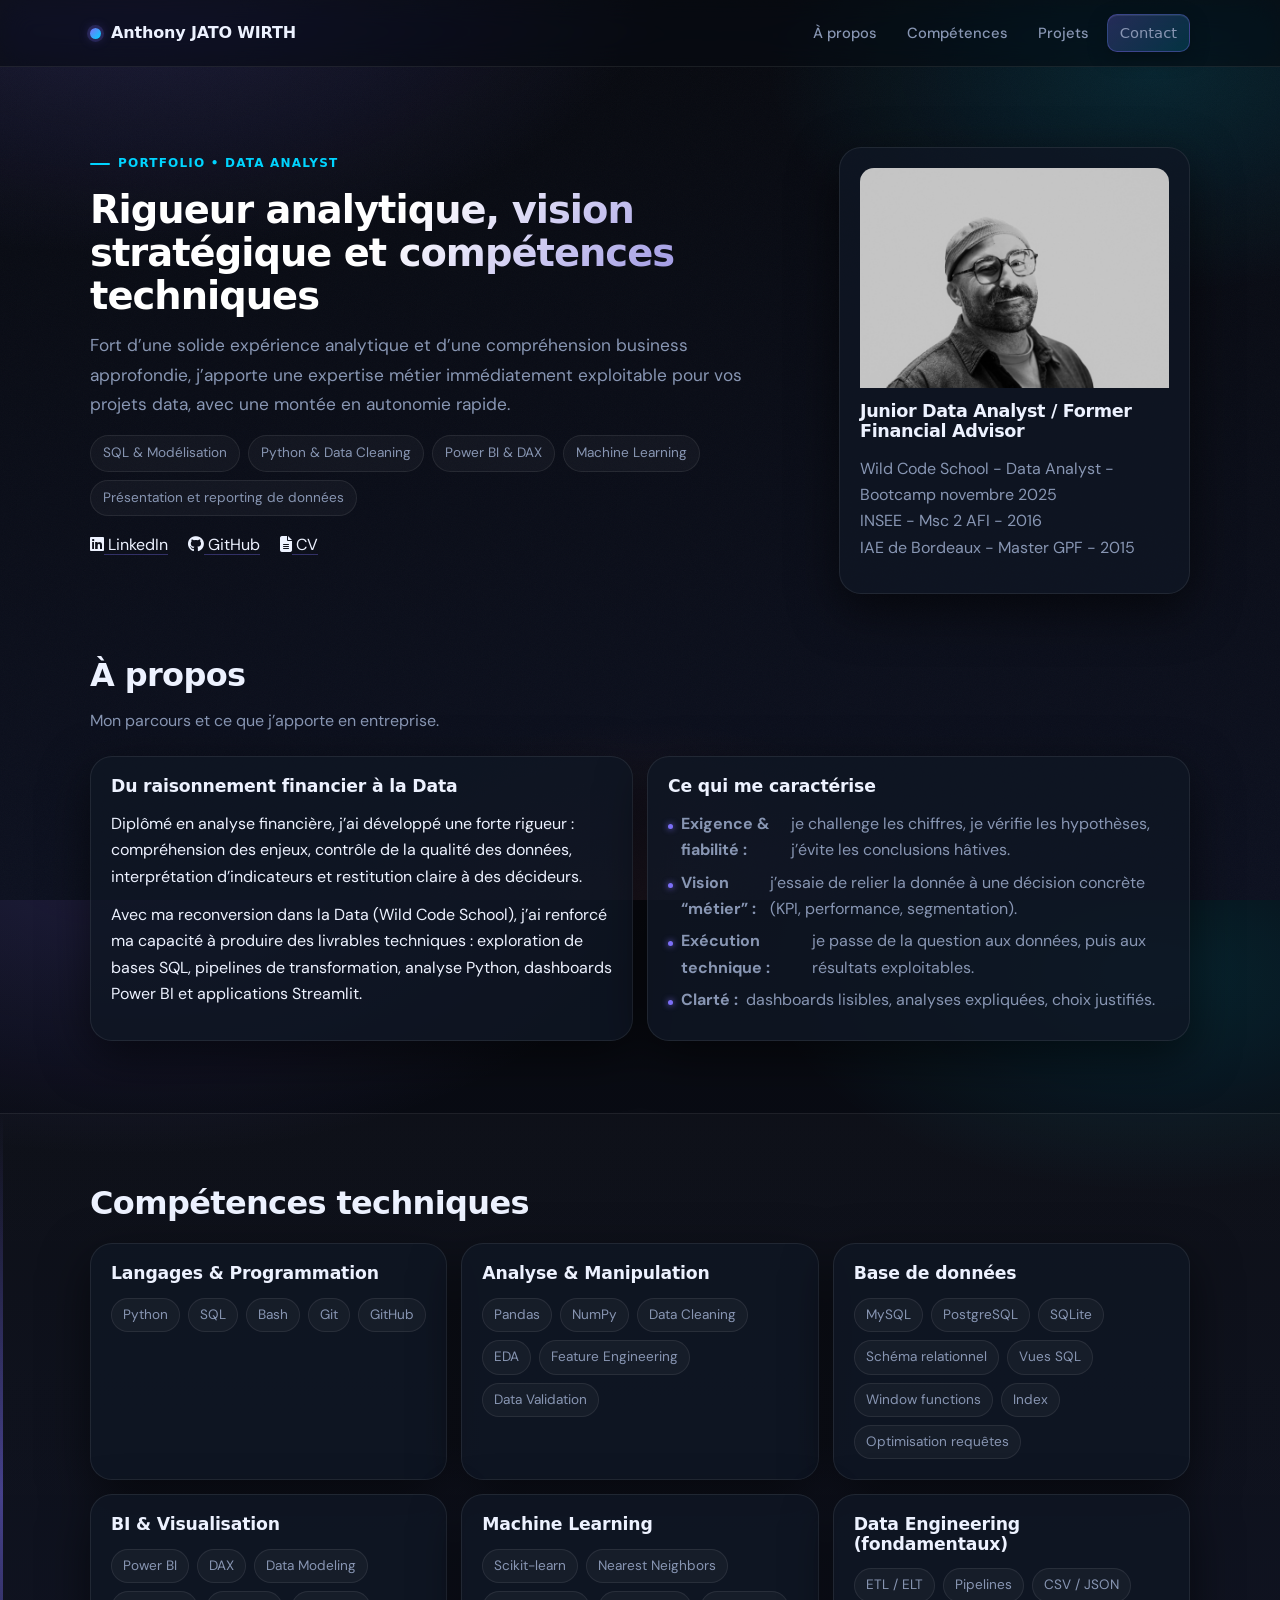
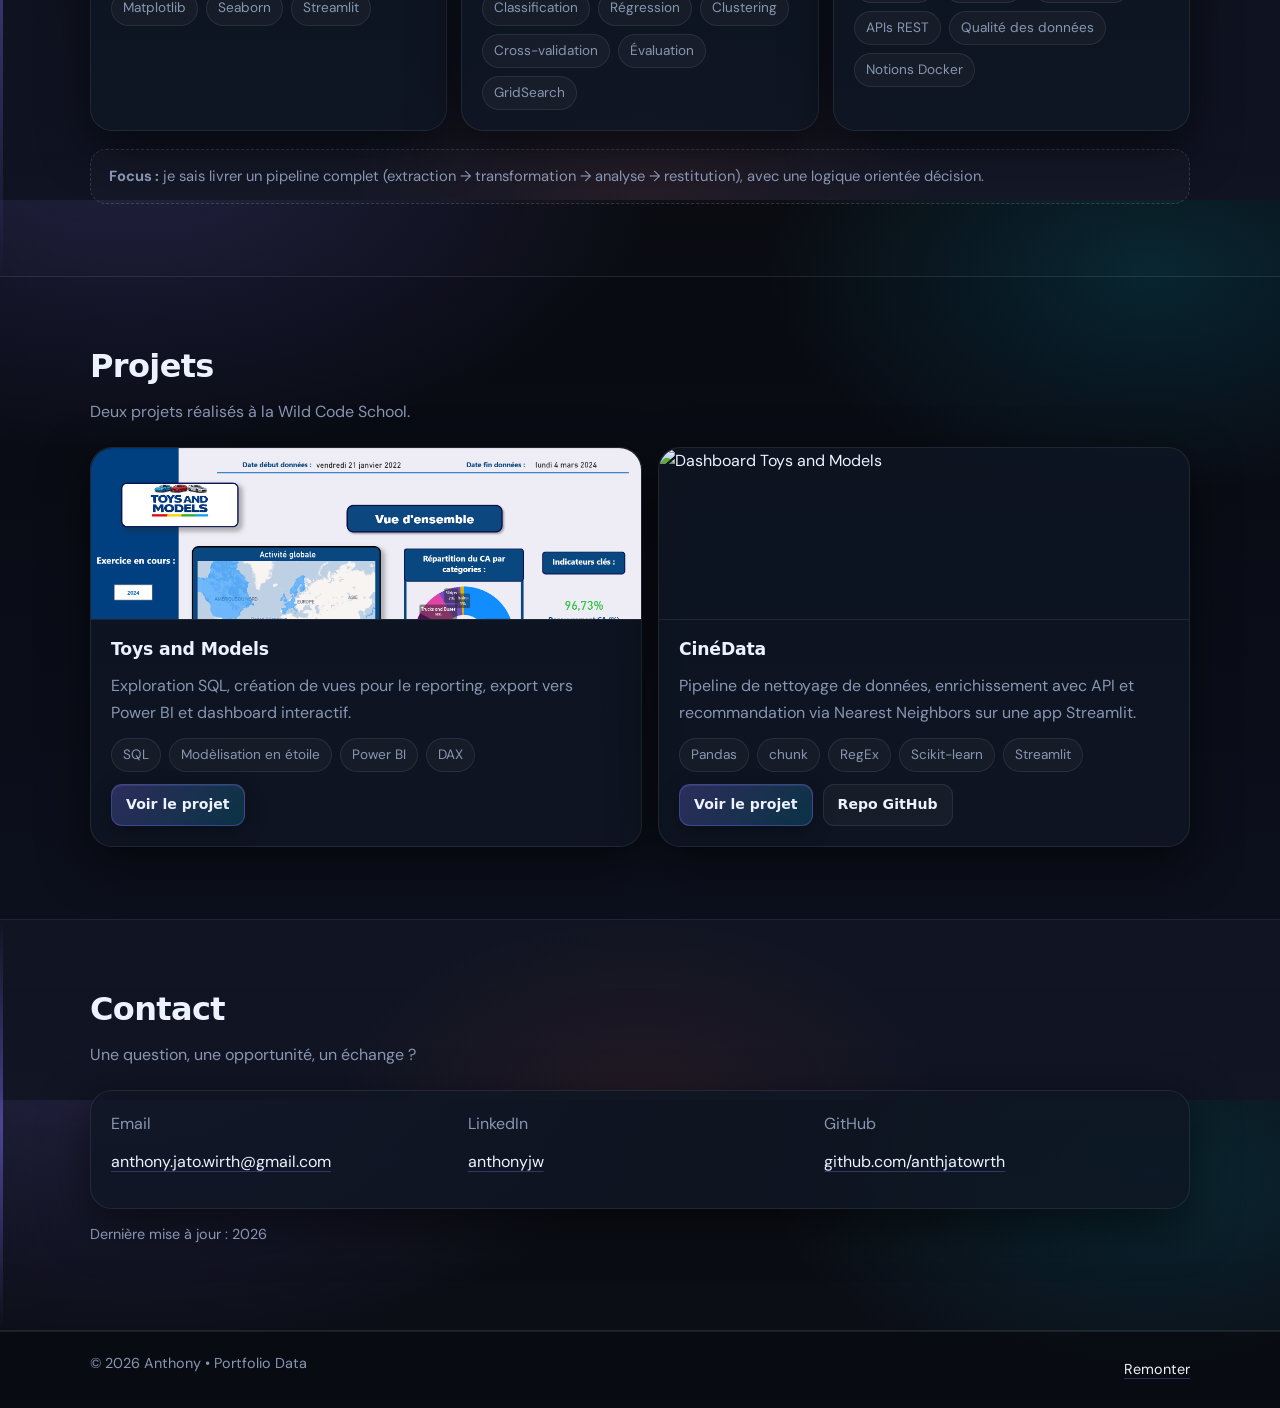
==== index.html @ 0e695ca2 "update everything" ====
<!doctype html>
<html lang="fr">
<head>
  <meta charset="utf-8" />
  <meta name="viewport" content="width=device-width, initial-scale=1" />
  <title>Anthony — Data Analyst</title>
  <meta name="description" content="Portfolio Data Analyst — SQL, Python, Power BI, Machine Learning, Streamlit" />
  <link rel="stylesheet" href="styles.css" />
  <link rel="stylesheet" 
  <link rel="stylesheet" 
  href="https://cdnjs.cloudflare.com/ajax/libs/font-awesome/6.5.0/css/all.min.css">
</head>

<body>
  <header class="site-header">
    <div class="container header-inner">
      <a class="brand" href="index.html">
        <span class="brand-dot" aria-hidden="true"></span>
        <span class="brand-text">Anthony JATO WIRTH</span>
      </a>

      <nav class="nav">
        <a href="#about">À propos</a>
        <a href="#skills">Compétences</a>
        <a href="#projects">Projets</a>
        <a class="btn btn-sm" href="#contact">Contact</a>
      </nav>
    </div>
  </header>

  <main>
    <!-- HERO -->
    <section class="hero">
      <div class="container hero-grid">
        <div class="hero-content">
          <p class="kicker">Portfolio • Data Analyst</p>
          <h1>Rigueur analytique, vision stratégique et compétences techniques</h1>
          <p class="lead">
          Fort d’une solide expérience analytique et d’une compréhension business approfondie, j’apporte une expertise métier immédiatement exploitable pour vos projets data, avec une montée en autonomie rapide.
            
          </p>

          <div class="chips" aria-label="Points forts">
            <span class="chip">SQL & Modélisation</span>
            <span class="chip">Python & Data Cleaning</span>
            <span class="chip">Power BI & DAX</span>
            <span class="chip">Machine Learning</span>
            <span class="chip">Présentation et reporting de données</span>
          </div>

          <div class="links-row">

            <a class="link" href="https://www.linkedin.com/in/anthonyjw" target="_blank" rel="noopener">
              <i class="fa-brands fa-linkedin"></i>
              <span>LinkedIn</span>
            </a>

            <a class="link" href="https://github.com/anthjatowrth" target="_blank" rel="noopener">
              <i class="fa-brands fa-github"></i>
              <span>GitHub</span>
            </a>

            <a class="link" href="assets/cv.pdf" target="_blank" rel="noopener">
              <i class="fa-solid fa-file-lines"></i>
              <span>CV</span>
            </a>
          </div>
        </div>

        <aside class="hero-card card">
          <div class="card-body">
            <img src="assets/profile.png" 
                alt="Photo de profil"
                style="width:100%; height:220px; object-fit:cover; object-position:center top; display:block; border-radius:14px 14px 0 0; margin-bottom:14px;">
            <h2 class="card-title">Junior Data Analyst / Former Financial Advisor </h2>
            <p class="muted">
              Wild Code School - Data Analyst - Bootcamp novembre 2025<br>
              INSEE - Msc 2 AFI - 2016<br>
              IAE de Bordeaux - Master GPF - 2015
            </p>
            <p class="small muted">
            </p>
          </div>
        </aside>
      </div>
    </section>

    <!-- ABOUT -->
    <section id="about" class="section">
      <div class="container">
        <div class="section-title">
          <h2>À propos</h2>
          <p class="muted">Mon parcours et ce que j’apporte en entreprise.</p>
        </div>

        <div class="grid-2">
          <div class="card">
            <div class="card-body">
              <h3>Du raisonnement financier à la Data</h3>
              <p>
                Diplômé en analyse financière, j’ai développé une forte rigueur : compréhension des enjeux,
                contrôle de la qualité des données, interprétation d’indicateurs et restitution claire à des décideurs.
              </p>
              <p>
                Avec ma reconversion dans la Data (Wild Code School), j’ai renforcé ma capacité à produire
                des livrables techniques : exploration de bases SQL, pipelines de transformation, analyse Python,
                dashboards Power BI et applications Streamlit.
              </p>
            </div>
          </div>

          <div class="card">
            <div class="card-body">
              <h3>Ce qui me caractérise</h3>
              <ul class="bullets">
                <li><strong>Exigence & fiabilité :</strong> je challenge les chiffres, je vérifie les hypothèses, j’évite les conclusions hâtives.</li>
                <li><strong>Vision “métier” :</strong> j’essaie de relier la donnée à une décision concrète (KPI, performance, segmentation).</li>
                <li><strong>Exécution technique :</strong> je passe de la question aux données, puis aux résultats exploitables.</li>
                <li><strong>Clarté :</strong> dashboards lisibles, analyses expliquées, choix justifiés.</li>
              </ul>
            </div>
          </div>
        </div>
      </div>
    </section>

    <!-- SKILLS -->
    <section id="skills" class="section alt">
      <div class="container">
        <div class="section-title">
          <h2>Compétences techniques</h2>
        </div>

        <div class="skills-grid">
          <div class="card">
            <div class="card-body">
              <h3>Langages & Programmation</h3>
              <div class="tags">
                <span class="tag">Python</span>
                <span class="tag">SQL</span>
                <span class="tag">Bash</span>
                <span class="tag">Git</span>
                <span class="tag">GitHub</span>
              </div>
            </div>
          </div>

          <div class="card">
            <div class="card-body">
              <h3>Analyse & Manipulation</h3>
              <div class="tags">
                <span class="tag">Pandas</span>
                <span class="tag">NumPy</span>
                <span class="tag">Data Cleaning</span>
                <span class="tag">EDA</span>
                <span class="tag">Feature Engineering</span>
                <span class="tag">Data Validation</span>
              </div>
            </div>
          </div>

          <div class="card">
            <div class="card-body">
              <h3>Base de données</h3>
              <div class="tags">
                <span class="tag">MySQL</span>
                <span class="tag">PostgreSQL</span>
                <span class="tag">SQLite</span>
                <span class="tag">Schéma relationnel</span>
                <span class="tag">Vues SQL</span>
                <span class="tag">Window functions</span>
                <span class="tag">Index</span>
                <span class="tag">Optimisation requêtes</span>
              </div>
            </div>
          </div>

          <div class="card">
            <div class="card-body">
              <h3>BI & Visualisation</h3>
              <div class="tags">
                <span class="tag">Power BI</span>
                <span class="tag">DAX</span>
                <span class="tag">Data Modeling</span>
                <span class="tag">Matplotlib</span>
                <span class="tag">Seaborn</span>
                <span class="tag">Streamlit</span>
              </div>
            </div>
          </div>

          <div class="card">
            <div class="card-body">
              <h3>Machine Learning</h3>
              <div class="tags">
                <span class="tag">Scikit-learn</span>
                <span class="tag">Nearest Neighbors</span>
                <span class="tag">Classification</span>
                <span class="tag">Régression</span>
                <span class="tag">Clustering</span>
                <span class="tag">Cross-validation</span>
                <span class="tag">Évaluation</span>
                <span class="tag">GridSearch</span>
              </div>
            </div>
          </div>

          <div class="card">
            <div class="card-body">
              <h3>Data Engineering (fondamentaux)</h3>
              <div class="tags">
                <span class="tag">ETL / ELT</span>
                <span class="tag">Pipelines</span>
                <span class="tag">CSV / JSON</span>
                <span class="tag">APIs REST</span>
                <span class="tag">Qualité des données</span>
                <span class="tag">Notions Docker</span>
              </div>
            </div>
          </div>
        </div>

        <div class="note">
          <strong>Focus :</strong> je sais livrer un pipeline complet (extraction → transformation → analyse → restitution),
          avec une logique orientée décision.
        </div>
      </div>
    </section>

    <!-- PROJECTS -->
    <section id="projects" class="section">
      <div class="container">
        <div class="section-title">
          <h2>Projets</h2>
          <p class="muted">Deux projets réalisés à la Wild Code School.</p>
        </div>

        <div class="project-grid">
          <article class="card project">
            <div class="project-media">
              <img src="assets/accueil.png" width = 550 alt="Dashboard Toys and Models">
            </div>
            <div class="card-body">
              <h3>Toys and Models</h3>
              <p class="muted">
                Exploration SQL, création de vues pour le reporting, export vers Power BI et dashboard interactif.
              </p>
              <div class="tags">
                <span class="tag">SQL</span>
                <span class="tag">Modèlisation en étoile</span>
                <span class="tag">Power BI</span>
                <span class="tag">DAX</span>
              </div>
              <div class="row">
                <a class="btn btn-sm" href="toys-and-models.html">Voir le projet</a>
              </div>
            </div>
          </article>

          <article class="card project">
            <div class="project-media">
              <img src="assets/accueilcinedata.png" width = 550 alt="Dashboard Toys and Models">
            </div>
            <div class="card-body">
              <h3>CinéData</h3>
              <p class="muted">
                Pipeline de nettoyage de données, enrichissement avec API et recommandation via Nearest Neighbors sur une app Streamlit.
              </p>
              <div class="tags">
                <span class="tag">Pandas</span>
                <span class="tag">chunk</span>
                <span class="tag">RegEx</span>
                <span class="tag">Scikit-learn</span>
                <span class="tag">Streamlit</span>
              </div>
              <div class="row">
                <a class="btn btn-sm" href="cinedata.html">Voir le projet</a>
                <a class="btn btn-sm btn-ghost" href="#" target="_blank" rel="noopener">Repo GitHub</a>
              </div>
            </div>
          </article>
        </div>
      </div>
    </section>

    <!-- CONTACT -->
    <section id="contact" class="section alt">
      <div class="container">
        <div class="section-title">
          <h2>Contact</h2>
          <p class="muted">Une question, une opportunité, un échange ?</p>
        </div>

        <div class="card">
          <div class="card-body contact">
            <div>
              <p class="muted">Email</p>
              <p><a class="link" href="mailto:anthony.jato.wirth@gmail.com">anthony.jato.wirth@gmail.com</a></p>
            </div>
            <div>
              <p class="muted">LinkedIn</p>
              <p><a class="link" href="https://www.linkedin.com/in/anthonyjw" target="_blank" rel="noopener">anthonyjw</a></p>
            </div>
            <div>
              <p class="muted">GitHub</p>
              <p><a class="link" href="https://github.com/anthjatowrth" target="_blank" rel="noopener">github.com/anthjatowrth</a></p>
            </div>
          </div>
        </div>

        <p class="small muted" style="margin-top: 14px;">
          Dernière mise à jour : <span id="last-updated">2026</span>
        </p>
      </div>
    </section>
  </main>

  <footer class="footer">
    <div class="container footer-inner">
      <p class="muted small">© <span id="year"></span> Anthony • Portfolio Data</p>
      <a class="link small" href="#top" onclick="window.scrollTo({top:0,behavior:'smooth'}); return false;">Remonter</a>
    </div>
  </footer>

  <script>
    document.getElementById("year").textContent = new Date().getFullYear();
    document.getElementById("last-updated").textContent = new Date().getFullYear();
  </script>
</body>
</html>
---- styles.css ----
/* ========== Fonts ========== */
/* Clash Display via CDN */
@import url('https://api.fontshare.com/v2/css?f[]=clash-display@400,500,600,700&display=swap');
/* DM Sans via Google Fonts */
@import url('https://fonts.googleapis.com/css2?family=DM+Sans:ital,opsz,wght@0,9..40,300;0,9..40,400;0,9..40,500;1,9..40,300&display=swap');

/* ========== Base ========== */
:root{
  --bg: #080a10;
  --bg2: #0d1120;
  --card: #0f1624;
  --card-hi: #141d2e;       /* cartes "importantes" légèrement plus claires */
  --text: #edf2ff;
  --muted: #8896b3;
  --accent: #7c6ff7;        /* violet vif */
  --accent2: #00d4ff;       /* cyan vif */
  --accent3: #f0522e;       /* orange/rouge pour accentuation rare */
  --border: rgba(255,255,255,.08);
  --border-hi: rgba(124,111,247,.35);   /* bordure accentuée */
  --shadow: 0 16px 48px rgba(0,0,0,.55);
  --shadow-accent: 0 0 40px rgba(124,111,247,.18);
  --radius: 16px;
  --radius2: 22px;
  --max: 1100px;
  --font-display: 'Clash Display', system-ui, sans-serif;
  --font-body: 'DM Sans', system-ui, sans-serif;
}

*{ box-sizing:border-box; }
html, body{ height:100%; }

body{
  margin:0;
  font-family: var(--font-body);
  background:
    radial-gradient(ellipse 900px 500px at 10% -5%,  rgba(124,111,247,.20), transparent 60%),
    radial-gradient(ellipse 700px 400px at 90% 8%,   rgba(0,212,255,.13),   transparent 55%),
    radial-gradient(ellipse 500px 300px at 50% 100%, rgba(240,82,46,.08),    transparent 60%),
    linear-gradient(180deg, var(--bg) 0%, var(--bg2) 100%);
  color: var(--text);
  line-height: 1.65;
}

/* grain subtil */
body::before{
  content:'';
  position:fixed;
  inset:0;
  pointer-events:none;
  z-index:0;
  opacity:.025;
  background-image: url("data:image/svg+xml,%3Csvg viewBox='0 0 256 256' xmlns='http://www.w3.org/2000/svg'%3E%3Cfilter id='n'%3E%3CfeTurbulence type='fractalNoise' baseFrequency='0.9' numOctaves='4' stitchTiles='stitch'/%3E%3C/filter%3E%3Crect width='100%25' height='100%25' filter='url(%23n)'/%3E%3C/svg%3E");
  background-size: 200px 200px;
}

a{ color:inherit; text-decoration:none; }
p{ margin:0 0 12px; }
h1,h2,h3{ line-height:1.12; margin:0 0 14px; font-family: var(--font-display); }

/* Hiérarchie typographique marquée */
h1{
  font-size: clamp(1.9rem, 3vw, 2.8rem);
  font-weight: 700;
  letter-spacing: -.025em;
  /* Dégradé de texte sur le h1 */
  background: linear-gradient(135deg, #ffffff 40%, rgba(124,111,247,.85) 100%);
  -webkit-background-clip: text;
  -webkit-text-fill-color: transparent;
  background-clip: text;
}
h2{
  font-size: clamp(1.5rem, 2.5vw, 2.2rem);
  font-weight: 700;
  letter-spacing: -.02em;
}
h3{
  font-size: 1.08rem;
  font-weight: 700;
  letter-spacing: -.01em;
  font-family: var(--font-display);
}

code{
  background: rgba(124,111,247,.12);
  border: 1px solid rgba(124,111,247,.25);
  padding: 2px 8px;
  border-radius: 8px;
  font-family: ui-monospace, SFMono-Regular, Menlo, Monaco, Consolas, monospace;
  font-size: .88em;
  color: var(--accent2);
}

/* ========== Layout ========== */
.container{
  width: min(100% - 32px, var(--max));
  margin-inline: auto;
  position: relative;
  z-index: 1;
}

.section{ padding: 72px 0; }
.section.alt{
  background:
    linear-gradient(180deg, rgba(255,255,255,.025) 0%, rgba(255,255,255,.012) 100%);
  border-top:  1px solid var(--border);
  border-bottom: 1px solid var(--border);
  position: relative;
}

/* ligne décorative gauche sur section alt */
.section.alt::before{
  content:'';
  position:absolute;
  top:0; left:0; bottom:0;
  width:3px;
  background: linear-gradient(180deg, transparent, var(--accent), transparent);
  opacity:.5;
}

.section-title{ margin-bottom: 22px; }
.muted{ color: var(--muted); }
.small{ font-size: .9rem; }

/* ========== Header ========== */
.site-header{
  position: sticky;
  top: 0;
  z-index: 50;
  backdrop-filter: blur(14px) saturate(160%);
  -webkit-backdrop-filter: blur(14px) saturate(160%);
  background: rgba(8,10,16,.60);
  border-bottom: 1px solid var(--border);
}
.header-inner{
  display: flex;
  align-items: center;
  justify-content: space-between;
  padding: 14px 0;
  gap: 14px;
}

.brand{
  display: flex;
  align-items: center;
  gap: 10px;
  font-weight: 700;
  font-family: var(--font-display);
  letter-spacing: -.01em;
  font-size: 1rem;
}
/* Dot animé */
.brand-dot{
  width:11px; height:11px; border-radius:999px;
  background: linear-gradient(135deg, var(--accent), var(--accent2));
  box-shadow: 0 0 0 3px rgba(124,111,247,.18), 0 0 12px rgba(124,111,247,.4);
  animation: pulse-dot 2.4s ease-in-out infinite;
}
@keyframes pulse-dot{
  0%,100%{ box-shadow: 0 0 0 3px rgba(124,111,247,.18), 0 0 12px rgba(124,111,247,.4); }
  50%{     box-shadow: 0 0 0 5px rgba(124,111,247,.08), 0 0 22px rgba(0,212,255,.5); }
}

.nav{
  display: flex;
  align-items: center;
  gap: 6px;
}
.nav a{
  color: var(--muted);
  font-weight: 500;
  font-size: .92rem;
  padding: 6px 12px;
  border-radius: 10px;
  transition: color .2s, background .2s;
}
.nav a:hover{
  color: var(--text);
  background: rgba(255,255,255,.06);
}

@media (max-width: 720px){
  .nav{ gap: 4px; flex-wrap:wrap; justify-content:flex-end; }
  .nav a{ font-size:.88rem; }
}

/* ========== Hero ========== */
.hero{ padding: 80px 0 24px; }
.hero-grid{
  display: grid;
  grid-template-columns: 1.35fr .65fr;
  gap: 20px;
  align-items: start;
}

.hero-grid > :last-child img {
  width: 100%;
  height: 200px;
  object-fit: cover;
  object-position: center top;
  display: block;
}

.kicker{
  display: inline-flex;
  align-items: center;
  gap: 8px;
  color: var(--accent2);
  font-weight: 700;
  letter-spacing: .10em;
  text-transform: uppercase;
  font-size: .75rem;
  margin-bottom: 14px;
  font-family: var(--font-display);
}
/* Petit trait avant le kicker */
.kicker::before{
  content:'';
  display:inline-block;
  width:20px; height:2px;
  background: var(--accent2);
  border-radius:2px;
}

.lead{
  color: var(--muted);
  font-size: 1.08rem;
  max-width: 55ch;
  line-height: 1.7;
}
.hero-actions{
  display: flex;
  gap: 10px;
  margin: 22px 0 14px;
  flex-wrap: wrap;
}

.chips{
  display: flex;
  flex-wrap: wrap;
  gap: 8px;
  margin-top: 16px;
}
.chip{
  border: 1px solid var(--border);
  background: rgba(255,255,255,.035);
  padding: 6px 12px;
  border-radius: 999px;
  font-size: .85rem;
  color: var(--muted);
  transition: border-color .2s, color .2s, background .2s;
}
.chip:hover{
  border-color: rgba(124,111,247,.4);
  color: var(--text);
  background: rgba(124,111,247,.08);
}

.links-row{
  margin-top: 16px;
  display: flex;
  align-items: center;
  gap: 20px;
  flex-wrap: wrap;
}
.sep{ color: rgba(255,255,255,.2); }

/* ========== Cards / UI ========== */
.card{
  background: rgba(15,22,36,.82);
  border: 1px solid var(--border);
  border-radius: var(--radius2);
  box-shadow: var(--shadow);
  transition: border-color .25s, box-shadow .25s, transform .25s;
}
.card:hover{
  border-color: rgba(124,111,247,.22);
  box-shadow: var(--shadow), var(--shadow-accent);
  transform: translateY(-3px);
}

/* Carte "mise en avant" — plus lumineuse */
.card-hi{
  background: linear-gradient(145deg, rgba(20,29,46,.95), rgba(15,22,36,.9));
  border-color: var(--border-hi);
  box-shadow: var(--shadow), 0 0 60px rgba(124,111,247,.10);
}
.card-hi:hover{
  border-color: rgba(124,111,247,.5);
  box-shadow: var(--shadow), 0 0 80px rgba(124,111,247,.22);
}

.card-body{ padding: 20px; }
.card-title{
  font-size: 1.1rem;
  font-family: var(--font-display);
  font-weight: 700;
}

.divider{
  height: 1px;
  background: var(--border);
  margin: 18px 0;
}
.avatar{
  width: 48px; height: 48px;
  border-radius: 16px;
  display: grid; place-items: center;
  font-weight: 800;
  font-family: var(--font-display);
  background: rgba(124,111,247,.10);
  border: 1px solid rgba(124,111,247,.25);
  color: var(--accent);
}

/* ========== Buttons ========== */
.btn{
  display: inline-flex;
  align-items: center;
  justify-content: center;
  gap: 7px;
  padding: 11px 18px;
  border-radius: 14px;
  border: 1px solid rgba(124,111,247,.35);
  background: linear-gradient(135deg, rgba(124,111,247,.28), rgba(0,212,255,.16));
  color: var(--text);
  font-weight: 700;
  font-family: var(--font-display);
  font-size: .92rem;
  box-shadow: 0 6px 20px rgba(0,0,0,.30), inset 0 1px 0 rgba(255,255,255,.08);
  transition: border-color .2s, transform .2s, box-shadow .2s;
  cursor: pointer;
}
.btn:hover{
  border-color: rgba(124,111,247,.6);
  transform: translateY(-2px);
  box-shadow: 0 10px 30px rgba(0,0,0,.35), 0 0 20px rgba(124,111,247,.25);
}
.btn:active{ transform: translateY(0); }

/* Bouton plein — CTA principal */
.btn-primary{
  background: linear-gradient(135deg, var(--accent), rgba(0,212,255,.7));
  border-color: transparent;
  box-shadow: 0 6px 24px rgba(124,111,247,.40);
  color: #fff;
}
.btn-primary:hover{
  box-shadow: 0 10px 36px rgba(124,111,247,.55);
  border-color: transparent;
}

.btn-ghost{
  background: rgba(255,255,255,.04);
  border-color: var(--border);
  box-shadow: none;
}
.btn-ghost:hover{
  background: rgba(255,255,255,.08);
  border-color: rgba(255,255,255,.16);
  box-shadow: none;
}
.btn-sm{
  padding: 8px 14px;
  border-radius: 11px;
  font-size: .88rem;
}

/* ========== Links ========== */
.link{
  color: var(--text);
  text-decoration: underline;
  text-decoration-color: rgba(124,111,247,.35);
  text-underline-offset: 4px;
  transition: text-decoration-color .2s;
}
.link:hover{ text-decoration-color: var(--accent); }

/* ========== Grids ========== */
.grid-2{
  display: grid;
  grid-template-columns: repeat(2, 1fr);
  gap: 14px;
}
.grid-3{
  display: grid;
  grid-template-columns: repeat(3, 1fr);
  gap: 14px;
}
@media (max-width: 900px){
  .hero-grid{ grid-template-columns: 1fr; }
  .grid-2{ grid-template-columns: 1fr; }
  .grid-3{ grid-template-columns: 1fr; }
}

/* ========== Tags & Lists ========== */
.bullets{
  margin: 0;
  padding-left: 0;
  list-style: none;
  color: var(--muted);
}
.bullets li{
  display: flex;
  align-items: baseline;
  gap: 8px;
  margin-bottom: 6px;
}
/* puce personnalisée */
.bullets li::before{
  content:'';
  flex-shrink: 0;
  width: 5px; height: 5px;
  border-radius: 999px;
  background: var(--accent);
  margin-top: 2px;
  box-shadow: 0 0 6px var(--accent);
}

.tags{
  display: flex;
  flex-wrap: wrap;
  gap: 8px;
}
.tag{
  font-size: .85rem;
  color: var(--muted);
  border: 1px solid var(--border);
  background: rgba(255,255,255,.035);
  border-radius: 999px;
  padding: 5px 11px;
  transition: border-color .2s, color .2s;
}
.tag:hover{
  border-color: rgba(0,212,255,.35);
  color: var(--accent2);
}

/* Accent tag (pour tech principale) */
.tag-accent{
  border-color: rgba(124,111,247,.35);
  background: rgba(124,111,247,.10);
  color: #c4bbff;
}

/* Skills grid */
.skills-grid{
  display: grid;
  grid-template-columns: repeat(3, 1fr);
  gap: 14px;
}
@media (max-width: 980px){
  .skills-grid{ grid-template-columns: 1fr; }
}

/* ========== Note / Callout ========== */
.note{
  margin-top: 18px;
  border: 1px dashed rgba(255,255,255,.14);
  background: rgba(255,255,255,.025);
  padding: 14px 18px;
  border-radius: var(--radius);
  color: var(--muted);
  font-size: .92rem;
}

.callout{
  margin-top: 16px;
  border: 1px solid rgba(124,111,247,.30);
  background: rgba(124,111,247,.07);
  padding: 14px 18px;
  border-radius: var(--radius);
  /* barre latérale */
  border-left: 3px solid var(--accent);
}

/* Callout data (stat en vedette) */
.stat-block{
  display: flex;
  flex-direction: column;
  gap: 2px;
}
.stat-block .stat-value{
  font-size: 2rem;
  font-weight: 800;
  font-family: var(--font-display);
  background: linear-gradient(135deg, var(--accent), var(--accent2));
  -webkit-background-clip: text;
  -webkit-text-fill-color: transparent;
  background-clip: text;
  line-height: 1;
}
.stat-block .stat-label{
  font-size: .82rem;
  color: var(--muted);
  font-weight: 500;
}

/* ========== Projects ========== */
.project-grid{
  display: grid;
  grid-template-columns: repeat(2, 1fr);
  gap: 16px;
}
@media (max-width: 900px){
  .project-grid{ grid-template-columns: 1fr; }
}

.project-media{
  height: 172px;
  border-top-left-radius: var(--radius2);
  border-top-right-radius: var(--radius2);
  border-bottom: 1px solid var(--border);
  overflow: hidden;
  position: relative;
}
/* Hover shimmer sur project-media */
.project-media::after{
  content:'';
  position:absolute;
  inset:0;
  background: linear-gradient(120deg, transparent 30%, rgba(255,255,255,.04) 50%, transparent 70%);
  transform: translateX(-100%);
  transition: transform .5s;
}
.card:hover .project-media::after{ transform: translateX(100%); }

.placeholder{
  background:
    radial-gradient(ellipse 600px 180px at 20% 30%, rgba(124,111,247,.28), transparent 60%),
    radial-gradient(ellipse 500px 160px at 80% 60%, rgba(0,212,255,.20), transparent 55%),
    linear-gradient(160deg, rgba(255,255,255,.06), rgba(255,255,255,.01));
}

.row{
  display: flex;
  align-items: center;
  gap: 10px;
  flex-wrap: wrap;
  margin-top: 12px;
}

/* Project pages */
.breadcrumbs{
  margin-bottom: 16px;
  color: var(--muted);
  font-size: .88rem;
}
.breadcrumbs span{ color: var(--accent2); }

.project-hero{
  display: grid;
  grid-template-columns: 1.2fr .8fr;
  gap: 16px;
  align-items: stretch;
}
.project-cover{
  border-radius: var(--radius2);
  border: 1px solid var(--border);
  min-height: 220px;
  overflow: hidden;
}
@media (max-width: 900px){
  .project-hero{ grid-template-columns: 1fr; }
}

/* Mini blocks */
.mini h3{ margin-bottom: 6px; }
.mini p{ margin:0; color: var(--muted); }

/* ========== Section heading decoration ========== */
.section-label{
  display: inline-flex;
  align-items: center;
  gap: 8px;
  font-size: .72rem;
  font-weight: 700;
  letter-spacing: .12em;
  text-transform: uppercase;
  color: var(--accent);
  font-family: var(--font-display);
  margin-bottom: 8px;
}
.section-label::after{
  content:'';
  display:inline-block;
  width:28px; height:1px;
  background: var(--accent);
  opacity: .5;
}

/* ========== Contact ========== */
.contact{
  display: grid;
  grid-template-columns: repeat(3, 1fr);
  gap: 12px;
}
@media (max-width: 900px){
  .contact{ grid-template-columns: 1fr; }
}

/* ========== Footer ========== */
.footer{
  border-top: 1px solid var(--border);
  background: rgba(8,10,16,.70);
  padding: 20px 0;
}
.footer-inner{
  display: flex;
  align-items: center;
  justify-content: space-between;
  gap: 14px;
  flex-wrap: wrap;
}

/* ========== Animations d'entrée ========== */
@keyframes fade-up{
  from{ opacity:0; transform:translateY(18px); }
  to{   opacity:1; transform:translateY(0); }
}

.hero h1{
  animation: fade-up .65s cubic-bezier(.22,1,.36,1) both;
}
.hero .kicker{
  animation: fade-up .5s cubic-bezier(.22,1,.36,1) both;
}
.hero .lead{
  animation: fade-up .65s .10s cubic-bezier(.22,1,.36,1) both;
}
.hero .hero-actions{
  animation: fade-up .65s .20s cubic-bezier(.22,1,.36,1) both;
}
.hero .chips{
  animation: fade-up .65s .28s cubic-bezier(.22,1,.36,1) both;
}
.hero .links-row{
  animation: fade-up .65s .35s cubic-bezier(.22,1,.36,1) both;
}
.hero-grid > :last-child{
  animation: fade-up .75s .15s cubic-bezier(.22,1,.36,1) both;
}

/* Réduction des mouvements si préféré */
@media (prefers-reduced-motion: reduce){
  *{ animation: none !important; transition: none !important; }
}

/* ========== Spacing tweaks ========== */
/* Réduit l'espace entre le hero et la section suivante */
.hero + .section,
.hero + .section.alt {
  padding-top: 40px;
}
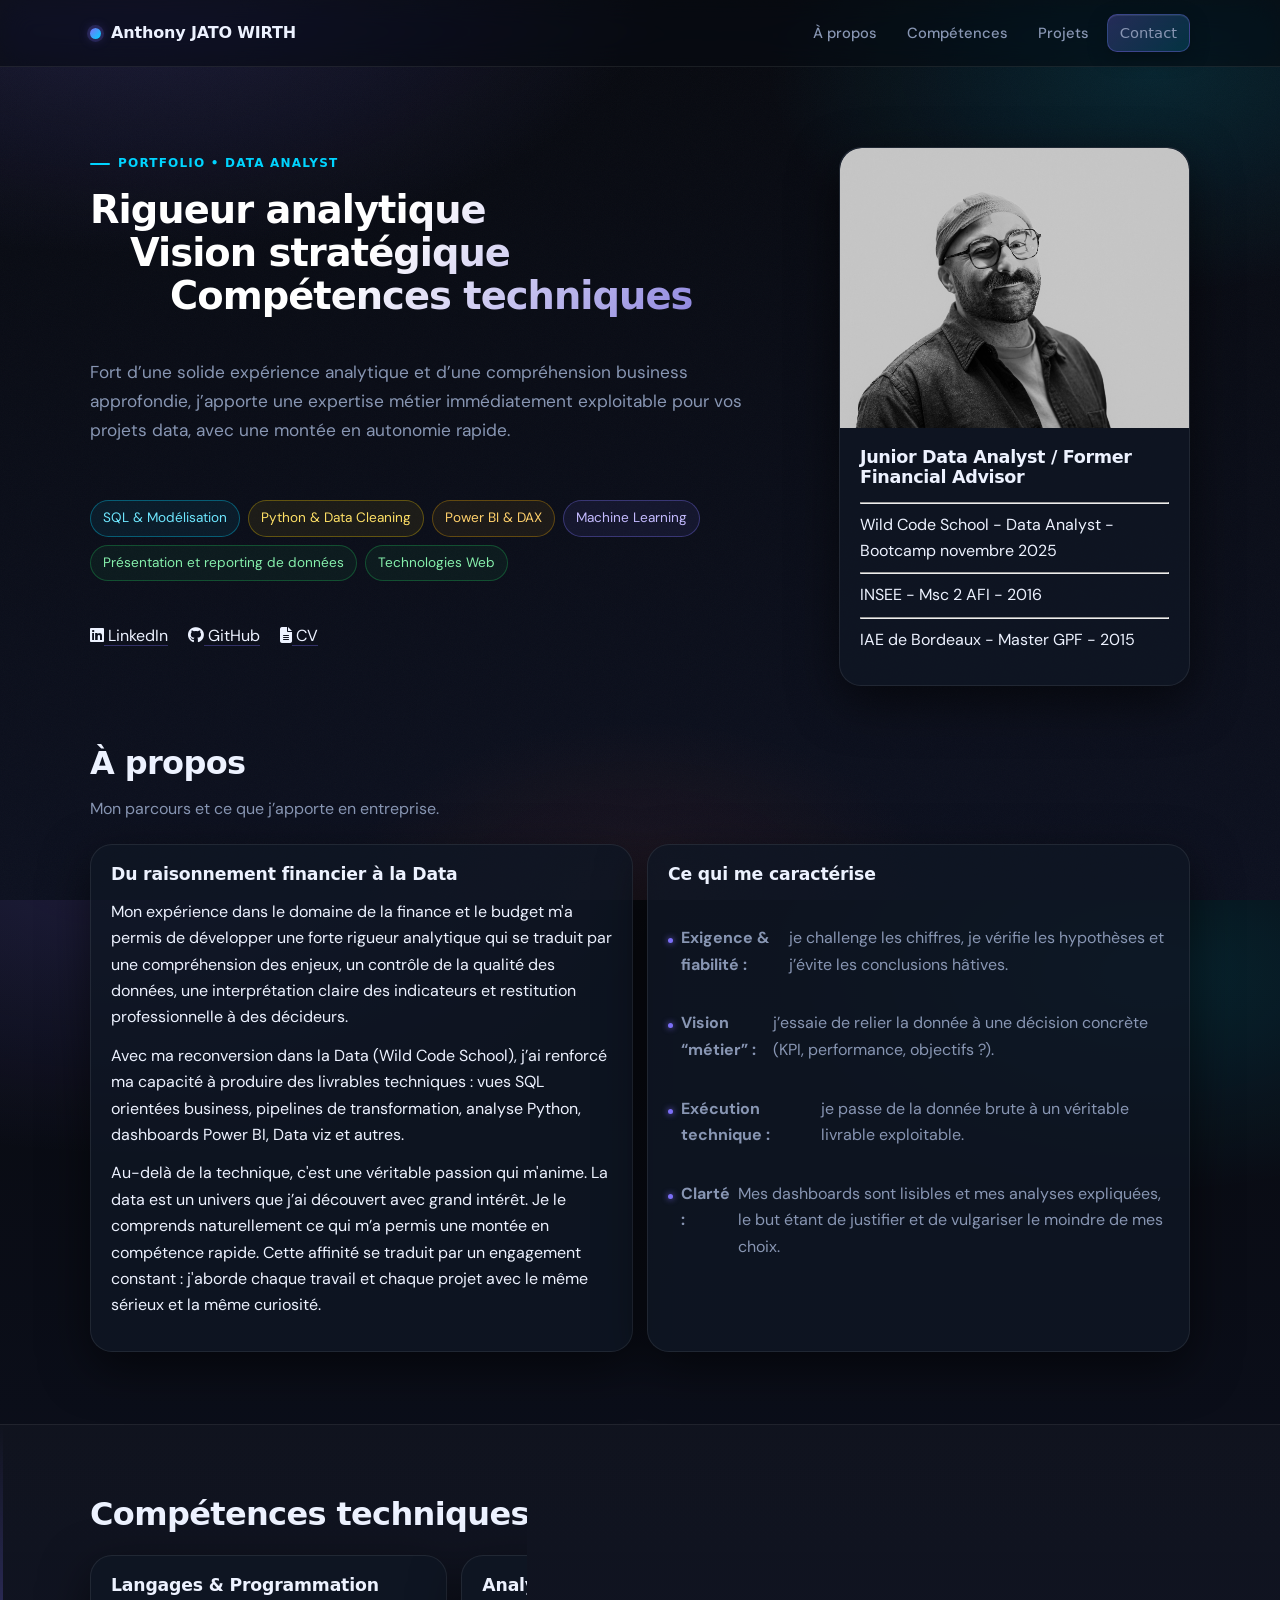
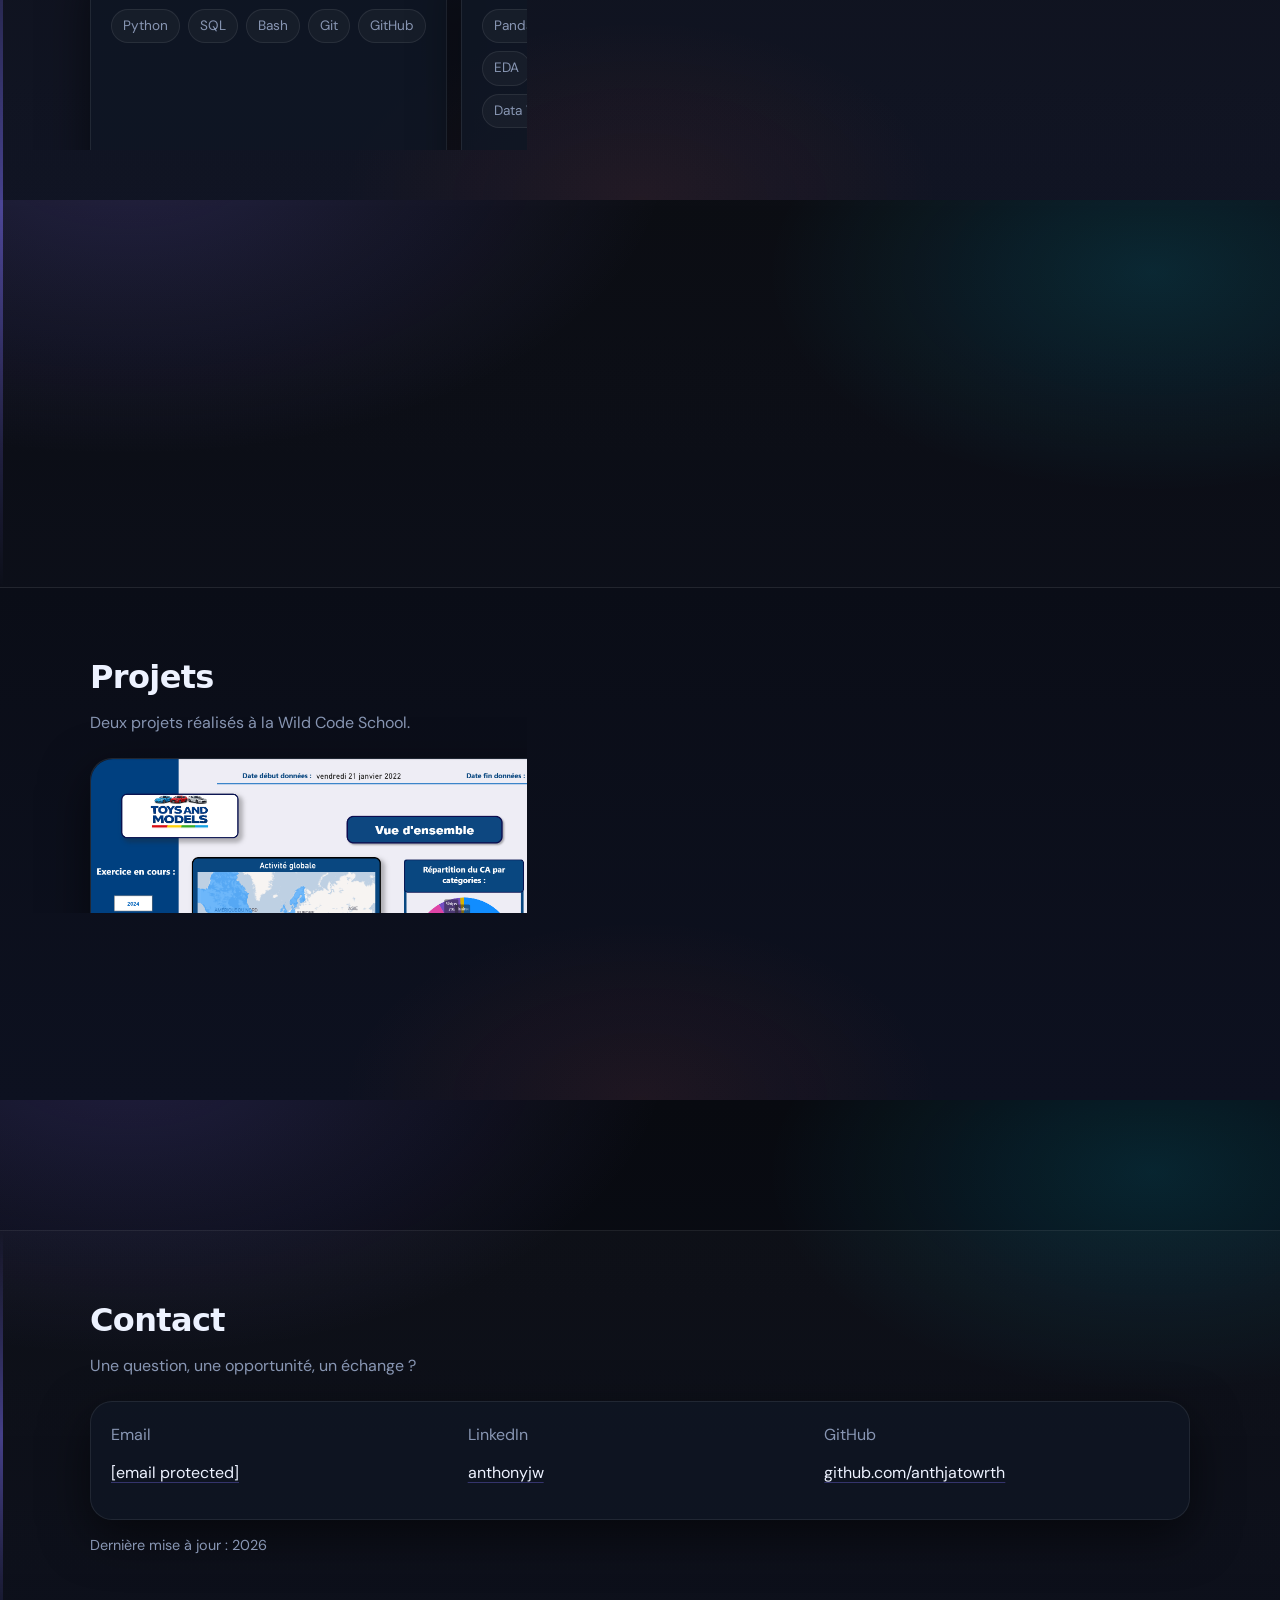
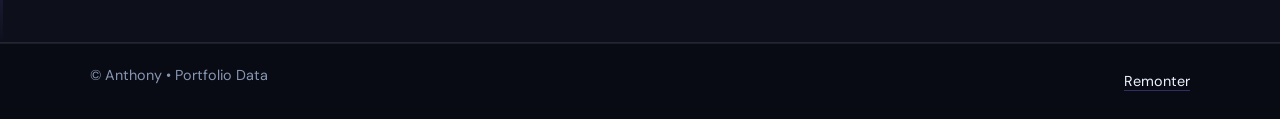
==== commit a311f5d8: "update evth" ====
--- a/index.html
+++ b/index.html
@@ -6,9 +6,7 @@
   <title>Anthony — Data Analyst</title>
   <meta name="description" content="Portfolio Data Analyst — SQL, Python, Power BI, Machine Learning, Streamlit" />
   <link rel="stylesheet" href="styles.css" />
-  <link rel="stylesheet" 
-  <link rel="stylesheet" 
-  href="https://cdnjs.cloudflare.com/ajax/libs/font-awesome/6.5.0/css/all.min.css">
+  <link rel="stylesheet" href="https://cdnjs.cloudflare.com/ajax/libs/font-awesome/6.5.0/css/all.min.css">
 </head>
 
 <body>
@@ -34,20 +32,26 @@
       <div class="container hero-grid">
         <div class="hero-content">
           <p class="kicker">Portfolio • Data Analyst</p>
-          <h1>Rigueur analytique, vision stratégique et compétences techniques</h1>
+          <h1 class="hero-title">
+            <span>Rigueur analytique</span>
+            <span>Vision stratégique</span>
+            <span>Compétences techniques</span>
+          </h1>
+          <br>
           <p class="lead">
           Fort d’une solide expérience analytique et d’une compréhension business approfondie, j’apporte une expertise métier immédiatement exploitable pour vos projets data, avec une montée en autonomie rapide.
             
           </p>
-
+<br>
           <div class="chips" aria-label="Points forts">
-            <span class="chip">SQL & Modélisation</span>
-            <span class="chip">Python & Data Cleaning</span>
-            <span class="chip">Power BI & DAX</span>
-            <span class="chip">Machine Learning</span>
-            <span class="chip">Présentation et reporting de données</span>
-          </div>
-
+            <span class="chip chip-sql">SQL & Modélisation</span>
+            <span class="chip chip-python">Python & Data Cleaning</span>
+            <span class="chip chip-bi">Power BI & DAX</span>
+            <span class="chip chip-ml">Machine Learning</span>
+            <span class="chip chip-report">Présentation et reporting de données</span>
+            <span class="chip chip-report">Technologies Web </span>
+          </div>
+          <br>
           <div class="links-row">
 
             <a class="link" href="https://www.linkedin.com/in/anthonyjw" target="_blank" rel="noopener">
@@ -67,15 +71,18 @@
           </div>
         </div>
 
-        <aside class="hero-card card">
+        <aside class="hero-card card" style="overflow:hidden;">
+          <img src="assets/profile.png" 
+               alt="Photo de profil"
+               style="width:100%; height:280px; object-fit:cover; object-position:center 15%; display:block; border-radius:22px 22px 0 0;">
           <div class="card-body">
-            <img src="assets/profile.png" 
-                alt="Photo de profil"
-                style="width:100%; height:220px; object-fit:cover; object-position:center top; display:block; border-radius:14px 14px 0 0; margin-bottom:14px;">
             <h2 class="card-title">Junior Data Analyst / Former Financial Advisor </h2>
             <p class="muted">
+              <hr>
               Wild Code School - Data Analyst - Bootcamp novembre 2025<br>
+              <hr>
               INSEE - Msc 2 AFI - 2016<br>
+              <hr>
               IAE de Bordeaux - Master GPF - 2015
             </p>
             <p class="small muted">
@@ -98,13 +105,16 @@
             <div class="card-body">
               <h3>Du raisonnement financier à la Data</h3>
               <p>
-                Diplômé en analyse financière, j’ai développé une forte rigueur : compréhension des enjeux,
-                contrôle de la qualité des données, interprétation d’indicateurs et restitution claire à des décideurs.
+                Mon expérience dans le domaine de la finance et le budget m'a permis de développer une forte rigueur analytique qui se traduit par une compréhension des enjeux,
+                un contrôle de la qualité des données, une interprétation claire des indicateurs et restitution professionnelle à des décideurs.
               </p>
               <p>
                 Avec ma reconversion dans la Data (Wild Code School), j’ai renforcé ma capacité à produire
-                des livrables techniques : exploration de bases SQL, pipelines de transformation, analyse Python,
-                dashboards Power BI et applications Streamlit.
+                des livrables techniques : vues SQL orientées business, pipelines de transformation, analyse Python,
+                dashboards Power BI, Data viz et autres.
+              </p>
+              <p>Au-delà de la technique, c'est une véritable passion qui m'anime. La data est un univers que j’ai découvert avec grand intérêt.
+                 Je le comprends naturellement ce qui m’a permis une montée en compétence rapide. Cette affinité se traduit par un engagement constant : j'aborde chaque travail et chaque projet avec le même sérieux et la même curiosité.
               </p>
             </div>
           </div>
@@ -113,10 +123,14 @@
             <div class="card-body">
               <h3>Ce qui me caractérise</h3>
               <ul class="bullets">
-                <li><strong>Exigence & fiabilité :</strong> je challenge les chiffres, je vérifie les hypothèses, j’évite les conclusions hâtives.</li>
-                <li><strong>Vision “métier” :</strong> j’essaie de relier la donnée à une décision concrète (KPI, performance, segmentation).</li>
-                <li><strong>Exécution technique :</strong> je passe de la question aux données, puis aux résultats exploitables.</li>
-                <li><strong>Clarté :</strong> dashboards lisibles, analyses expliquées, choix justifiés.</li>
+                <br>
+                <li><strong>Exigence & fiabilité :</strong> je challenge les chiffres, je vérifie les hypothèses et j’évite les conclusions hâtives.</li>
+                <br>
+                <li><strong>Vision “métier” :</strong> j’essaie de relier la donnée à une décision concrète (KPI, performance, objectifs ?).</li>
+                <br>
+                <li><strong>Exécution technique :</strong> je passe de la donnée brute à un véritable livrable exploitable.</li>
+                <br>
+                <li><strong>Clarté :</strong> Mes dashboards sont lisibles et mes analyses expliquées, le but étant de justifier et de vulgariser le moindre de mes choix.</li>
               </ul>
             </div>
           </div>
@@ -246,10 +260,10 @@
                 Exploration SQL, création de vues pour le reporting, export vers Power BI et dashboard interactif.
               </p>
               <div class="tags">
-                <span class="tag">SQL</span>
-                <span class="tag">Modèlisation en étoile</span>
-                <span class="tag">Power BI</span>
-                <span class="tag">DAX</span>
+                <span class="tag tag-sql">SQL</span>
+                <span class="tag tag-model">Modèlisation en étoile</span>
+                <span class="tag tag-bi">Power BI</span>
+                <span class="tag tag-dax">DAX</span>
               </div>
               <div class="row">
                 <a class="btn btn-sm" href="toys-and-models.html">Voir le projet</a>
@@ -267,11 +281,11 @@
                 Pipeline de nettoyage de données, enrichissement avec API et recommandation via Nearest Neighbors sur une app Streamlit.
               </p>
               <div class="tags">
-                <span class="tag">Pandas</span>
+                <span class="tag tag-python">Pandas</span>
+                <span class="tag tag-ml">Scikit-learn</span>
+                <span class="tag tag-stream">Streamlit</span>
                 <span class="tag">chunk</span>
                 <span class="tag">RegEx</span>
-                <span class="tag">Scikit-learn</span>
-                <span class="tag">Streamlit</span>
               </div>
               <div class="row">
                 <a class="btn btn-sm" href="cinedata.html">Voir le projet</a>
@@ -295,7 +309,7 @@
           <div class="card-body contact">
             <div>
               <p class="muted">Email</p>
-              <p><a class="link" href="mailto:anthony.jato.wirth@gmail.com">anthony.jato.wirth@gmail.com</a></p>
+              <p><a class="link" href="/cdn-cgi/l/email-protection#5b3a352f3334352275313a2f34752c32292f331b3c363a323775383436"><span class="__cf_email__" data-cfemail="9dfcf3e9f5f2f3e4b3f7fce9f2b3eaf4efe9f5ddfaf0fcf4f1b3fef2f0">[email&#160;protected]</span></a></p>
             </div>
             <div>
               <p class="muted">LinkedIn</p>
@@ -322,9 +336,4 @@
     </div>
   </footer>
 
-  <script>
-    document.getElementById("year").textContent = new Date().getFullYear();
-    document.getElementById("last-updated").textContent = new Date().getFullYear();
-  </script>
-</body>
-</html>
+  <script data-cfasync="false" src="/cdn-cgi/s
--- a/styles.css
+++ b/styles.css
@@ -184,7 +184,7 @@
 }
 
 /* ========== Hero ========== */
-.hero{ padding: 80px 0 24px; }
+.hero{ padding: 80px 0 20px; }
 .hero-grid{
   display: grid;
   grid-template-columns: 1.35fr .65fr;
@@ -192,13 +192,7 @@
   align-items: start;
 }
 
-.hero-grid > :last-child img {
-  width: 100%;
-  height: 200px;
-  object-fit: cover;
-  object-position: center top;
-  display: block;
-}
+/* hero-grid aside — handled inline on the card */
 
 .kicker{
   display: inline-flex;
@@ -254,6 +248,13 @@
   color: var(--text);
   background: rgba(124,111,247,.08);
 }
+
+/* ── Colored chips (hero) ── */
+.chip-sql    { border-color: rgba(0,212,255,.35);  color: #6ee7ff; background: rgba(0,212,255,.07); }
+.chip-python { border-color: rgba(255,212,0,.30);  color: #ffe066; background: rgba(255,212,0,.07); }
+.chip-bi     { border-color: rgba(255,180,0,.30);  color: #ffd06b; background: rgba(255,180,0,.07); }
+.chip-ml     { border-color: rgba(124,111,247,.35); color: #c4bbff; background: rgba(124,111,247,.09); }
+.chip-report { border-color: rgba(34,197,94,.30);  color: #86efac; background: rgba(34,197,94,.07); }
 
 .links-row{
   margin-top: 16px;
@@ -442,6 +443,17 @@
   color: #c4bbff;
 }
 
+/* ── Colored tags (tech / domaine) ── */
+.tag-sql    { border-color: rgba(0,212,255,.35);  color: #6ee7ff; background: rgba(0,212,255,.07); }
+.tag-bi     { border-color: rgba(255,180,0,.30);  color: #ffd06b; background: rgba(255,180,0,.07); }
+.tag-dax    { border-color: rgba(240,82,46,.30);  color: #ff8a6e; background: rgba(240,82,46,.07); }
+.tag-model  { border-color: rgba(124,111,247,.35); color: #c4bbff; background: rgba(124,111,247,.09); }
+.tag-python { border-color: rgba(255,212,0,.30);  color: #ffe066; background: rgba(255,212,0,.07); }
+.tag-ml     { border-color: rgba(0,212,255,.35);  color: #6ee7ff; background: rgba(0,212,255,.07); }
+.tag-stream { border-color: rgba(255,75,105,.30); color: #ff9db0; background: rgba(255,75,105,.07); }
+.tag-git    { border-color: rgba(34,197,94,.30);  color: #86efac; background: rgba(34,197,94,.07); }
+.tag-imdb   { border-color: rgba(251,191,36,.30); color: #fcd34d; background: rgba(251,191,36,.07); }
+
 /* Skills grid */
 .skills-grid{
   display: grid;
@@ -621,6 +633,14 @@
 .hero h1{
   animation: fade-up .65s cubic-bezier(.22,1,.36,1) both;
 }
+
+/* Titre principal décalé en escalier */
+.hero-title span {
+  display: block;
+}
+.hero-title span:nth-child(1) { margin-left: 0px; }
+.hero-title span:nth-child(2) { margin-left: 40px; }
+.hero-title span:nth-child(3) { margin-left: 80px; }
 .hero .kicker{
   animation: fade-up .5s cubic-bezier(.22,1,.36,1) both;
 }
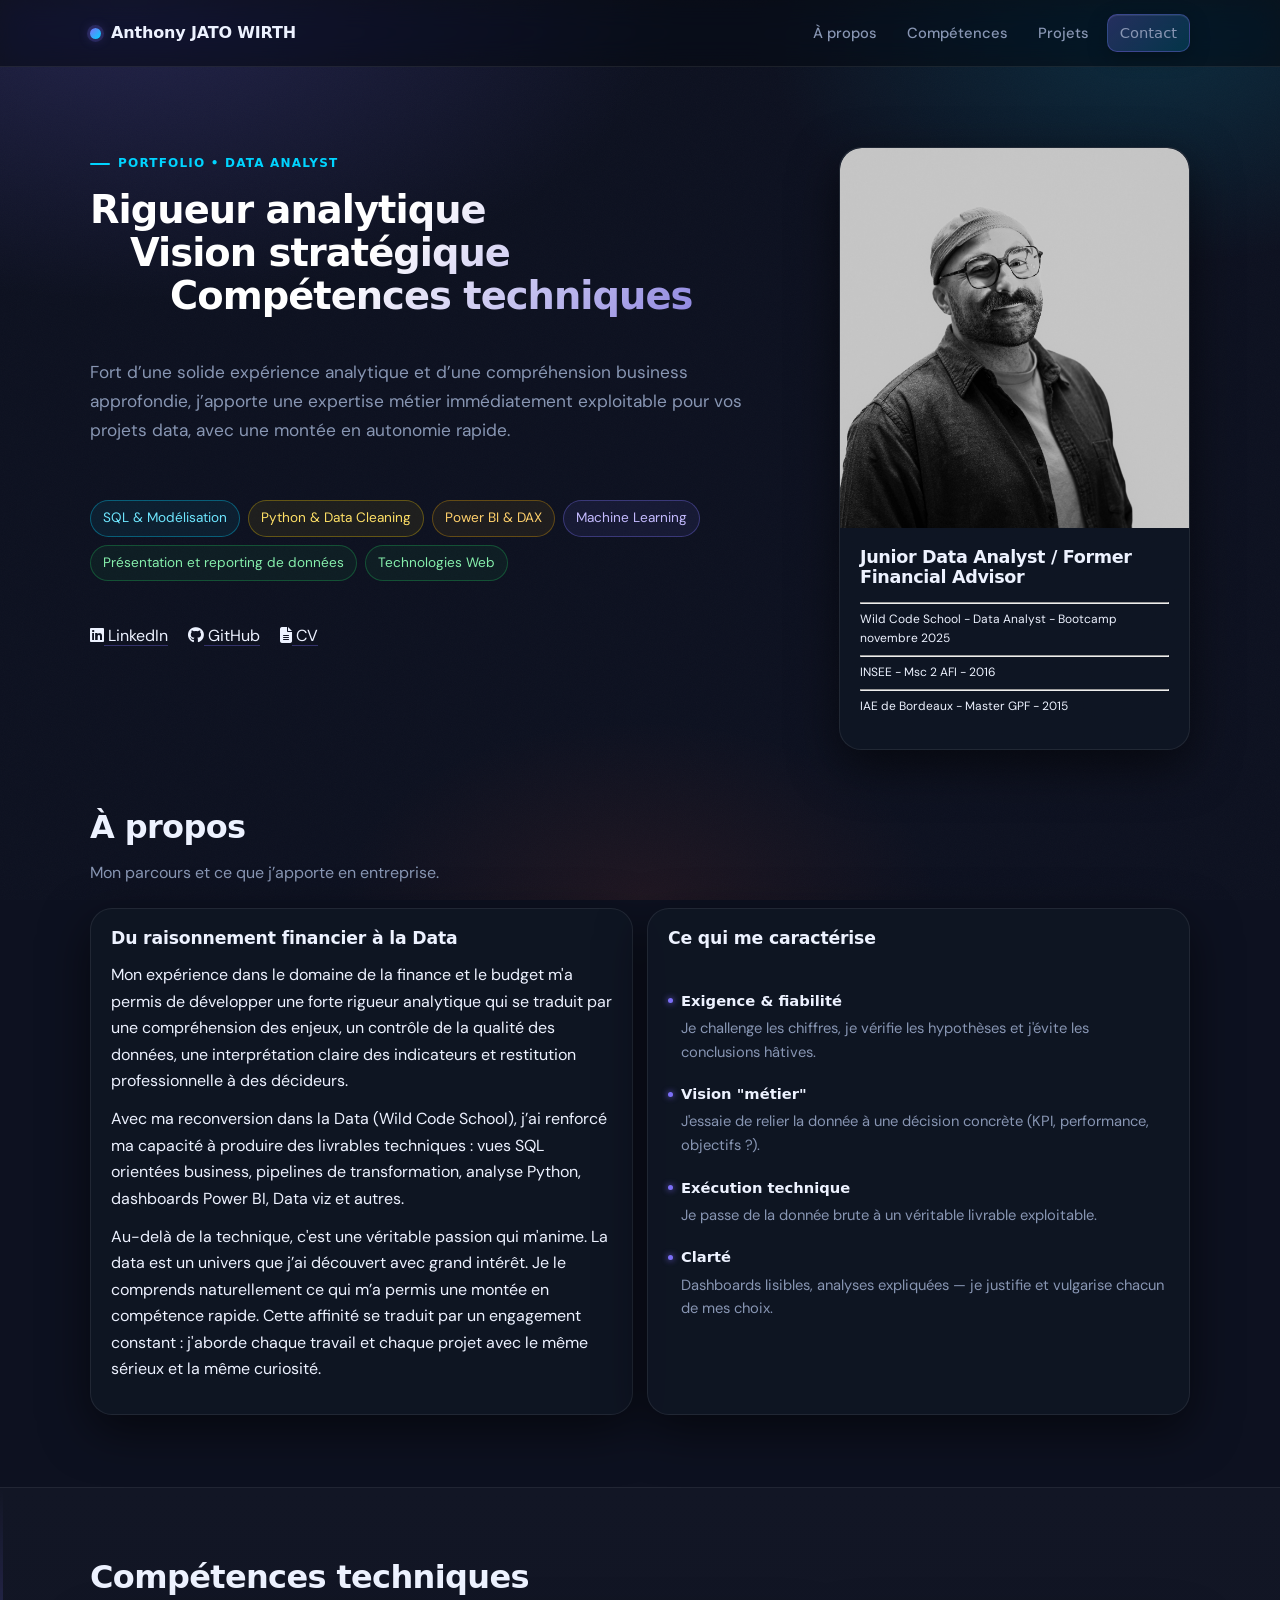
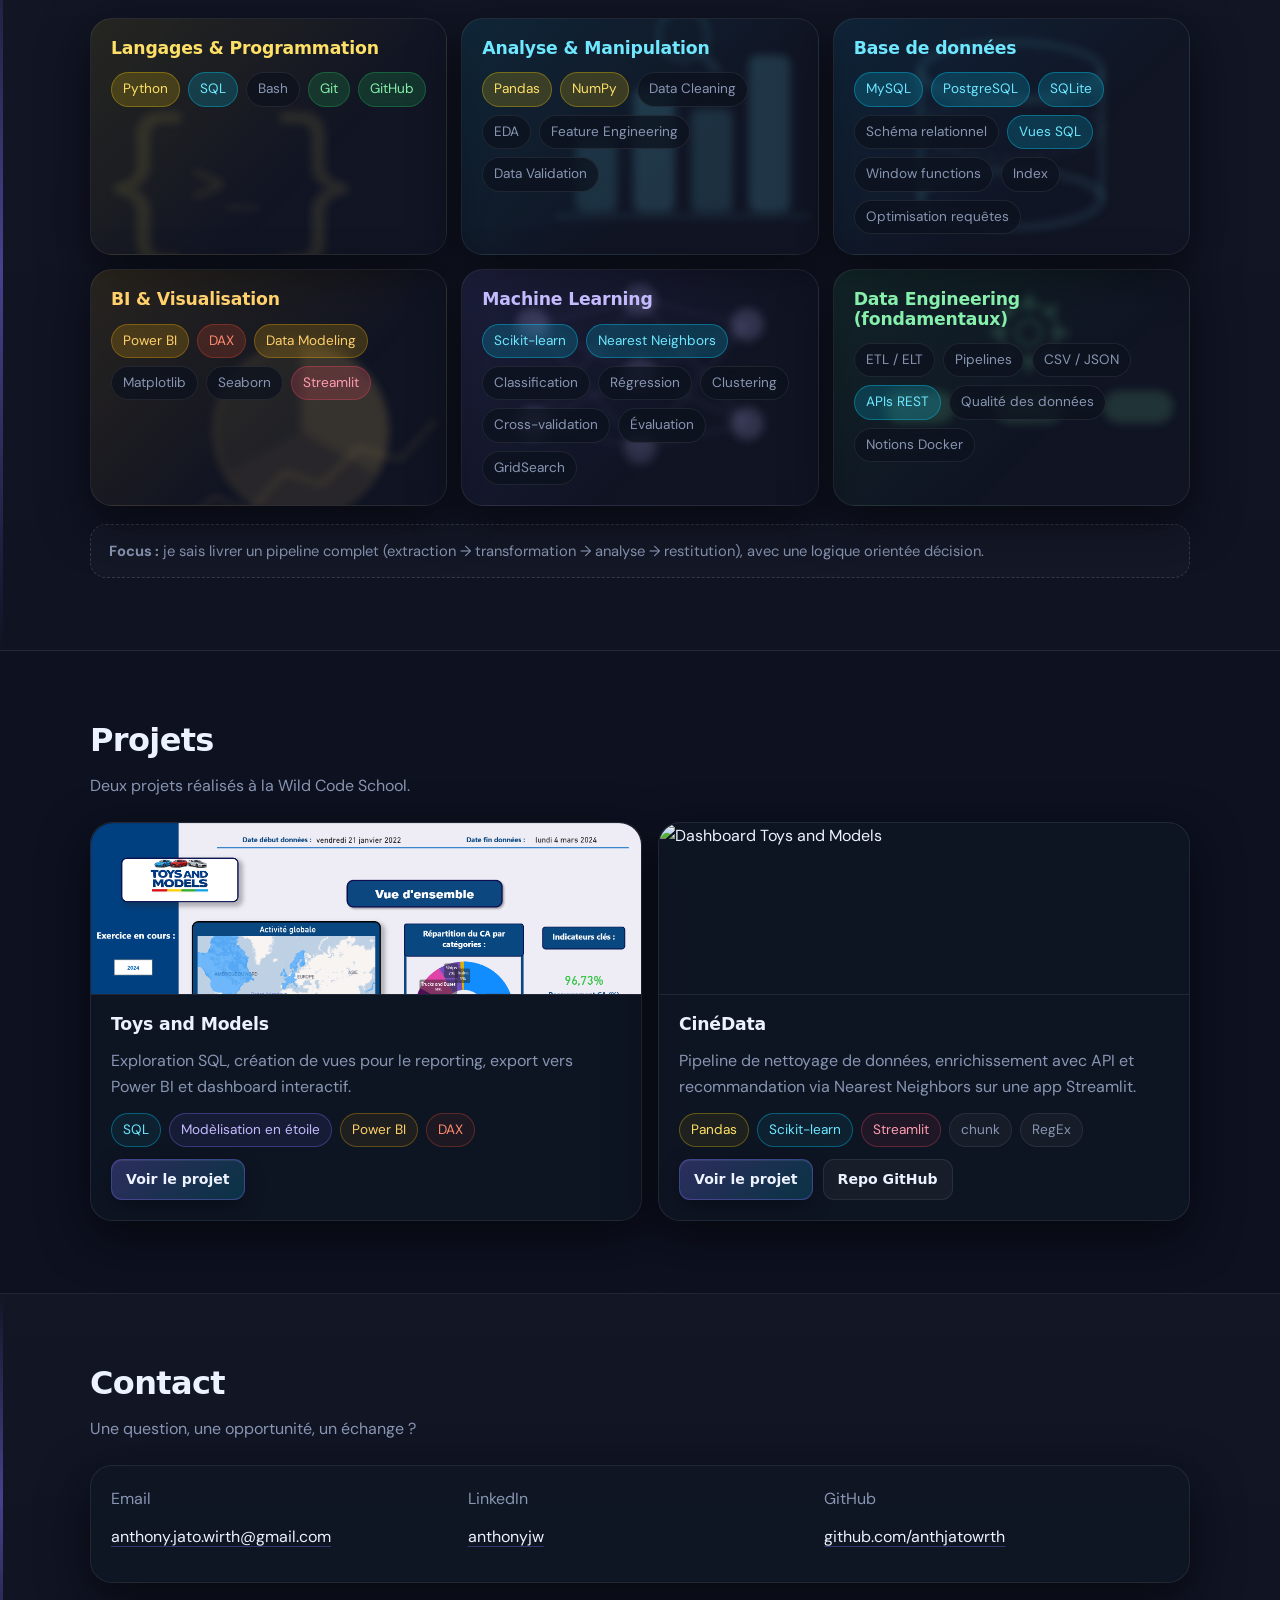
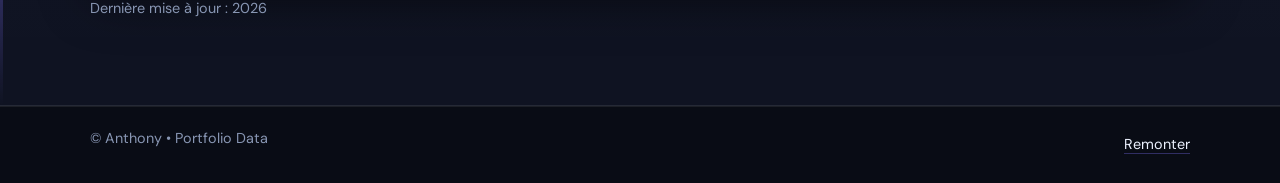
==== commit ef4ae687: "update" ====
--- a/index.html
+++ b/index.html
@@ -74,8 +74,8 @@
         <aside class="hero-card card" style="overflow:hidden;">
           <img src="assets/profile.png" 
                alt="Photo de profil"
-               style="width:100%; height:280px; object-fit:cover; object-position:center 15%; display:block; border-radius:22px 22px 0 0;">
-          <div class="card-body">
+               style="width:100%; height:380px; object-fit:cover; object-position:center 15%; display:block; border-radius:22px 22px 0 0;">
+          <div class="card-body" style="font-size: 0.75rem;">
             <h2 class="card-title">Junior Data Analyst / Former Financial Advisor </h2>
             <p class="muted">
               <hr>
@@ -122,15 +122,24 @@
           <div class="card">
             <div class="card-body">
               <h3>Ce qui me caractérise</h3>
-              <ul class="bullets">
-                <br>
-                <li><strong>Exigence & fiabilité :</strong> je challenge les chiffres, je vérifie les hypothèses et j’évite les conclusions hâtives.</li>
-                <br>
-                <li><strong>Vision “métier” :</strong> j’essaie de relier la donnée à une décision concrète (KPI, performance, objectifs ?).</li>
-                <br>
-                <li><strong>Exécution technique :</strong> je passe de la donnée brute à un véritable livrable exploitable.</li>
-                <br>
-                <li><strong>Clarté :</strong> Mes dashboards sont lisibles et mes analyses expliquées, le but étant de justifier et de vulgariser le moindre de mes choix.</li>
+              <br>
+              <ul class="about-bullets">
+                <li>
+                  <span class="about-label"><span class="about-dot"></span>Exigence & fiabilité</span>
+                  <span class="about-text">Je challenge les chiffres, je vérifie les hypothèses et j'évite les conclusions hâtives.</span>
+                </li>
+                <li>
+                  <span class="about-label"><span class="about-dot"></span>Vision "métier"</span>
+                  <span class="about-text">J'essaie de relier la donnée à une décision concrète (KPI, performance, objectifs ?).</span>
+                </li>
+                <li>
+                  <span class="about-label"><span class="about-dot"></span>Exécution technique</span>
+                  <span class="about-text">Je passe de la donnée brute à un véritable livrable exploitable.</span>
+                </li>
+                <li>
+                  <span class="about-label"><span class="about-dot"></span>Clarté</span>
+                  <span class="about-text">Dashboards lisibles, analyses expliquées — je justifie et vulgarise chacun de mes choix.</span>
+                </li>
               </ul>
             </div>
           </div>
@@ -146,25 +155,46 @@
         </div>
 
         <div class="skills-grid">
-          <div class="card">
+
+          <!-- Langages & Programmation -->
+          <div class="card skill-card skill-lang">
+            <div class="skill-bg" aria-hidden="true">
+              <svg viewBox="0 0 160 120" fill="none" xmlns="http://www.w3.org/2000/svg">
+                <text x="12" y="90" font-family="monospace" font-size="80" fill="currentColor" opacity=".10">{</text>
+                <text x="95" y="90" font-family="monospace" font-size="80" fill="currentColor" opacity=".10">}</text>
+                <text x="58" y="76" font-family="monospace" font-size="28" fill="currentColor" opacity=".13">&gt;_</text>
+              </svg>
+            </div>
             <div class="card-body">
               <h3>Langages & Programmation</h3>
               <div class="tags">
-                <span class="tag">Python</span>
-                <span class="tag">SQL</span>
+                <span class="tag tag-python">Python</span>
+                <span class="tag tag-sql">SQL</span>
                 <span class="tag">Bash</span>
-                <span class="tag">Git</span>
-                <span class="tag">GitHub</span>
-              </div>
-            </div>
-          </div>
-
-          <div class="card">
+                <span class="tag tag-git">Git</span>
+                <span class="tag tag-git">GitHub</span>
+              </div>
+            </div>
+          </div>
+
+          <!-- Analyse & Manipulation -->
+          <div class="card skill-card skill-analyse">
+            <div class="skill-bg" aria-hidden="true">
+              <svg viewBox="0 0 160 120" fill="none" xmlns="http://www.w3.org/2000/svg">
+                <rect x="28" y="72" width="20" height="36" rx="4" fill="currentColor" opacity=".13"/>
+                <rect x="56" y="48" width="20" height="60" rx="4" fill="currentColor" opacity=".16"/>
+                <rect x="84" y="58" width="20" height="50" rx="4" fill="currentColor" opacity=".13"/>
+                <rect x="112" y="32" width="20" height="76" rx="4" fill="currentColor" opacity=".16"/>
+                <line x1="18" y1="110" x2="142" y2="110" stroke="currentColor" stroke-width="1.5" opacity=".12"/>
+                <circle cx="80" cy="22" r="12" stroke="currentColor" stroke-width="2" opacity=".14" fill="none"/>
+                <line x1="89" y1="31" x2="97" y2="40" stroke="currentColor" stroke-width="2.5" stroke-linecap="round" opacity=".14"/>
+              </svg>
+            </div>
             <div class="card-body">
               <h3>Analyse & Manipulation</h3>
               <div class="tags">
-                <span class="tag">Pandas</span>
-                <span class="tag">NumPy</span>
+                <span class="tag tag-python">Pandas</span>
+                <span class="tag tag-python">NumPy</span>
                 <span class="tag">Data Cleaning</span>
                 <span class="tag">EDA</span>
                 <span class="tag">Feature Engineering</span>
@@ -173,15 +203,25 @@
             </div>
           </div>
 
-          <div class="card">
+          <!-- Base de données -->
+          <div class="card skill-card skill-db">
+            <div class="skill-bg" aria-hidden="true">
+              <svg viewBox="0 0 160 120" fill="none" xmlns="http://www.w3.org/2000/svg">
+                <ellipse cx="80" cy="28" rx="44" ry="14" stroke="currentColor" stroke-width="2" opacity=".16" fill="currentColor" fill-opacity=".05"/>
+                <line x1="36" y1="28" x2="36" y2="90" stroke="currentColor" stroke-width="2" opacity=".14"/>
+                <line x1="124" y1="28" x2="124" y2="90" stroke="currentColor" stroke-width="2" opacity=".14"/>
+                <ellipse cx="80" cy="56" rx="44" ry="14" stroke="currentColor" stroke-width="1.5" stroke-dasharray="5 3" opacity=".11" fill="none"/>
+                <ellipse cx="80" cy="90" rx="44" ry="14" stroke="currentColor" stroke-width="2" opacity=".16" fill="currentColor" fill-opacity=".05"/>
+              </svg>
+            </div>
             <div class="card-body">
               <h3>Base de données</h3>
               <div class="tags">
-                <span class="tag">MySQL</span>
-                <span class="tag">PostgreSQL</span>
-                <span class="tag">SQLite</span>
+                <span class="tag tag-sql">MySQL</span>
+                <span class="tag tag-sql">PostgreSQL</span>
+                <span class="tag tag-sql">SQLite</span>
                 <span class="tag">Schéma relationnel</span>
-                <span class="tag">Vues SQL</span>
+                <span class="tag tag-sql">Vues SQL</span>
                 <span class="tag">Window functions</span>
                 <span class="tag">Index</span>
                 <span class="tag">Optimisation requêtes</span>
@@ -189,26 +229,60 @@
             </div>
           </div>
 
-          <div class="card">
+          <!-- BI & Visualisation -->
+          <div class="card skill-card skill-bi">
+            <div class="skill-bg" aria-hidden="true">
+              <svg viewBox="0 0 160 120" fill="none" xmlns="http://www.w3.org/2000/svg">
+                <path d="M80 60 L80 18 A42 42 0 0 1 116 81 Z" fill="currentColor" opacity=".16"/>
+                <path d="M80 60 L116 81 A42 42 0 0 1 44 81 Z" fill="currentColor" opacity=".10"/>
+                <path d="M80 60 L44 81 A42 42 0 0 1 80 18 Z" fill="currentColor" opacity=".07"/>
+                <circle cx="80" cy="60" r="42" stroke="currentColor" stroke-width="1.5" opacity=".13" fill="none"/>
+                <polyline points="20,108 38,92 55,99 72,80 90,86 108,68 128,74 145,55" stroke="currentColor" stroke-width="1.5" stroke-linecap="round" stroke-linejoin="round" fill="none" opacity=".15"/>
+              </svg>
+            </div>
             <div class="card-body">
               <h3>BI & Visualisation</h3>
               <div class="tags">
-                <span class="tag">Power BI</span>
-                <span class="tag">DAX</span>
-                <span class="tag">Data Modeling</span>
+                <span class="tag tag-bi">Power BI</span>
+                <span class="tag tag-dax">DAX</span>
+                <span class="tag tag-bi">Data Modeling</span>
                 <span class="tag">Matplotlib</span>
                 <span class="tag">Seaborn</span>
-                <span class="tag">Streamlit</span>
-              </div>
-            </div>
-          </div>
-
-          <div class="card">
+                <span class="tag tag-stream">Streamlit</span>
+              </div>
+            </div>
+          </div>
+
+          <!-- Machine Learning -->
+          <div class="card skill-card skill-ml">
+            <div class="skill-bg" aria-hidden="true">
+              <svg viewBox="0 0 160 120" fill="none" xmlns="http://www.w3.org/2000/svg">
+                <line x1="28" y1="36" x2="80" y2="24" stroke="currentColor" stroke-width="1" opacity=".13"/>
+                <line x1="28" y1="36" x2="80" y2="60" stroke="currentColor" stroke-width="1" opacity=".13"/>
+                <line x1="28" y1="36" x2="80" y2="96" stroke="currentColor" stroke-width="1" opacity=".13"/>
+                <line x1="28" y1="84" x2="80" y2="24" stroke="currentColor" stroke-width="1" opacity=".13"/>
+                <line x1="28" y1="84" x2="80" y2="60" stroke="currentColor" stroke-width="1" opacity=".13"/>
+                <line x1="28" y1="84" x2="80" y2="96" stroke="currentColor" stroke-width="1" opacity=".13"/>
+                <line x1="80" y1="24" x2="132" y2="36" stroke="currentColor" stroke-width="1" opacity=".13"/>
+                <line x1="80" y1="24" x2="132" y2="84" stroke="currentColor" stroke-width="1" opacity=".13"/>
+                <line x1="80" y1="60" x2="132" y2="36" stroke="currentColor" stroke-width="1" opacity=".13"/>
+                <line x1="80" y1="60" x2="132" y2="84" stroke="currentColor" stroke-width="1" opacity=".13"/>
+                <line x1="80" y1="96" x2="132" y2="36" stroke="currentColor" stroke-width="1" opacity=".13"/>
+                <line x1="80" y1="96" x2="132" y2="84" stroke="currentColor" stroke-width="1" opacity=".13"/>
+                <circle cx="28" cy="36" r="8" fill="currentColor" opacity=".18"/>
+                <circle cx="28" cy="84" r="8" fill="currentColor" opacity=".18"/>
+                <circle cx="80" cy="24" r="8" fill="currentColor" opacity=".15"/>
+                <circle cx="80" cy="60" r="8" fill="currentColor" opacity=".15"/>
+                <circle cx="80" cy="96" r="8" fill="currentColor" opacity=".15"/>
+                <circle cx="132" cy="36" r="8" fill="currentColor" opacity=".18"/>
+                <circle cx="132" cy="84" r="8" fill="currentColor" opacity=".18"/>
+              </svg>
+            </div>
             <div class="card-body">
               <h3>Machine Learning</h3>
               <div class="tags">
-                <span class="tag">Scikit-learn</span>
-                <span class="tag">Nearest Neighbors</span>
+                <span class="tag tag-ml">Scikit-learn</span>
+                <span class="tag tag-ml">Nearest Neighbors</span>
                 <span class="tag">Classification</span>
                 <span class="tag">Régression</span>
                 <span class="tag">Clustering</span>
@@ -219,19 +293,40 @@
             </div>
           </div>
 
-          <div class="card">
+          <!-- Data Engineering -->
+          <div class="card skill-card skill-eng">
+            <div class="skill-bg" aria-hidden="true">
+              <svg viewBox="0 0 160 120" fill="none" xmlns="http://www.w3.org/2000/svg">
+                <rect x="10"  y="50" width="34" height="16" rx="8" fill="currentColor" opacity=".14"/>
+                <rect x="63"  y="50" width="34" height="16" rx="8" fill="currentColor" opacity=".14"/>
+                <rect x="116" y="50" width="34" height="16" rx="8" fill="currentColor" opacity=".14"/>
+                <line x1="44" y1="58" x2="63" y2="58" stroke="currentColor" stroke-width="2" stroke-dasharray="3 2" opacity=".16"/>
+                <line x1="97" y1="58" x2="116" y2="58" stroke="currentColor" stroke-width="2" stroke-dasharray="3 2" opacity=".16"/>
+                <circle cx="80" cy="22" r="14" stroke="currentColor" stroke-width="2" opacity=".14" fill="none"/>
+                <circle cx="80" cy="22" r="6"  stroke="currentColor" stroke-width="2" opacity=".14" fill="none"/>
+                <line x1="80" y1="4"  x2="80" y2="10" stroke="currentColor" stroke-width="3" stroke-linecap="round" opacity=".15"/>
+                <line x1="80" y1="34" x2="80" y2="40" stroke="currentColor" stroke-width="3" stroke-linecap="round" opacity=".15"/>
+                <line x1="62" y1="22" x2="68" y2="22" stroke="currentColor" stroke-width="3" stroke-linecap="round" opacity=".15"/>
+                <line x1="92" y1="22" x2="98" y2="22" stroke="currentColor" stroke-width="3" stroke-linecap="round" opacity=".15"/>
+                <line x1="67" y1="9"  x2="71" y2="13" stroke="currentColor" stroke-width="2.5" stroke-linecap="round" opacity=".15"/>
+                <line x1="89" y1="31" x2="93" y2="35" stroke="currentColor" stroke-width="2.5" stroke-linecap="round" opacity=".15"/>
+                <line x1="67" y1="35" x2="71" y2="31" stroke="currentColor" stroke-width="2.5" stroke-linecap="round" opacity=".15"/>
+                <line x1="89" y1="13" x2="93" y2="9"  stroke="currentColor" stroke-width="2.5" stroke-linecap="round" opacity=".15"/>
+              </svg>
+            </div>
             <div class="card-body">
               <h3>Data Engineering (fondamentaux)</h3>
               <div class="tags">
                 <span class="tag">ETL / ELT</span>
                 <span class="tag">Pipelines</span>
                 <span class="tag">CSV / JSON</span>
-                <span class="tag">APIs REST</span>
+                <span class="tag tag-ml">APIs REST</span>
                 <span class="tag">Qualité des données</span>
                 <span class="tag">Notions Docker</span>
               </div>
             </div>
           </div>
+
         </div>
 
         <div class="note">
@@ -309,7 +404,7 @@
           <div class="card-body contact">
             <div>
               <p class="muted">Email</p>
-              <p><a class="link" href="/cdn-cgi/l/email-protection#5b3a352f3334352275313a2f34752c32292f331b3c363a323775383436"><span class="__cf_email__" data-cfemail="9dfcf3e9f5f2f3e4b3f7fce9f2b3eaf4efe9f5ddfaf0fcf4f1b3fef2f0">[email&#160;protected]</span></a></p>
+              <p><a class="link" href="anthony.jato.wirth@gmail.com"><span class="__cf_email__" data-cfemail="9dfcf3e9f5f2f3e4b3f7fce9f2b3eaf4efe9f5ddfaf0fcf4f1b3fef2f0">anthony.jato.wirth@gmail.com</span></a></p>
             </div>
             <div>
               <p class="muted">LinkedIn</p>
--- a/styles.css
+++ b/styles.css
@@ -33,10 +33,11 @@
   margin:0;
   font-family: var(--font-body);
   background:
-    radial-gradient(ellipse 900px 500px at 10% -5%,  rgba(124,111,247,.20), transparent 60%),
-    radial-gradient(ellipse 700px 400px at 90% 8%,   rgba(0,212,255,.13),   transparent 55%),
+    radial-gradient(ellipse 900px 500px at 10% 0%,  rgba(124,111,247,.20), transparent 60%),
+    radial-gradient(ellipse 700px 400px at 90% 5%,   rgba(0,212,255,.13),   transparent 55%),
     radial-gradient(ellipse 500px 300px at 50% 100%, rgba(240,82,46,.08),    transparent 60%),
-    linear-gradient(180deg, var(--bg) 0%, var(--bg2) 100%);
+    var(--bg2);
+  background-attachment: fixed;
   color: var(--text);
   line-height: 1.65;
 }
@@ -671,3 +672,94 @@
 .hero + .section.alt {
   padding-top: 40px;
 }
+
+/* ========== Skill cards avec fond thématique ========== */
+.skill-card {
+  position: relative;
+  overflow: hidden;
+}
+.skill-bg {
+  position: absolute;
+  inset: 0;
+  pointer-events: none;
+}
+.skill-bg svg {
+  position: absolute;
+  width: 330px;
+  height: 248px;
+  filter: blur(4px);
+  opacity: 1;
+}
+
+/* Positionnements variés par carte */
+.skill-lang    .skill-bg svg { bottom: -40px; left: -20px; }
+.skill-analyse .skill-bg svg { top: -30px; right: -30px; }
+.skill-db      .skill-bg svg { top: 50%; left: 50%; transform: translate(-50%, -50%); }
+.skill-bi      .skill-bg svg { bottom: -50px; right: -20px; }
+.skill-ml      .skill-bg svg { top: -20px; left: 50%; transform: translateX(-50%); }
+.skill-eng     .skill-bg svg { bottom: -30px; left: 30px; }
+
+/* Couleur du SVG héritée via currentColor + dégradé de fond par thème */
+.skill-lang    { color: #ffe066; background: linear-gradient(135deg, rgba(255,212,0,.09) 0%, rgba(15,22,36,0) 65%); }
+.skill-analyse { color: #6ee7ff; background: linear-gradient(135deg, rgba(0,212,255,.09) 0%, rgba(15,22,36,0) 65%); }
+.skill-db      { color: #6ee7ff; background: linear-gradient(135deg, rgba(0,180,255,.09) 0%, rgba(15,22,36,0) 65%); }
+.skill-bi      { color: #ffd06b; background: linear-gradient(135deg, rgba(255,180,0,.10) 0%, rgba(15,22,36,0) 65%); }
+.skill-ml      { color: #c4bbff; background: linear-gradient(135deg, rgba(124,111,247,.11) 0%, rgba(15,22,36,0) 65%); }
+.skill-eng     { color: #86efac; background: linear-gradient(135deg, rgba(34,197,94,.09) 0%, rgba(15,22,36,0) 65%); }
+
+/* Contenu au-dessus du SVG */
+.skill-card .card-body {
+  position: relative;
+  z-index: 1;
+}
+
+/* Tags plus lisibles dans les skill cards */
+.skill-card .tag {
+  background: rgba(13, 18, 30, 0.75);
+  backdrop-filter: blur(4px);
+  -webkit-backdrop-filter: blur(4px);
+}
+.skill-card .tag-sql    { background: rgba(0,212,255,.18); }
+.skill-card .tag-bi     { background: rgba(255,180,0,.18); }
+.skill-card .tag-dax    { background: rgba(240,82,46,.18); }
+.skill-card .tag-model  { background: rgba(124,111,247,.18); }
+.skill-card .tag-python { background: rgba(255,212,0,.18); }
+.skill-card .tag-ml     { background: rgba(0,212,255,.18); }
+.skill-card .tag-stream { background: rgba(255,75,105,.18); }
+.skill-card .tag-git    { background: rgba(34,197,94,.18); }
+
+
+.about-bullets {
+  list-style: none;
+  padding: 0;
+  margin: 0;
+}
+.about-bullets li {
+  display: flex;
+  flex-direction: column;
+  gap: 4px;
+  margin-bottom: 18px;
+}
+.about-label {
+  display: flex;
+  align-items: center;
+  gap: 8px;
+  font-weight: 700;
+  color: var(--text);
+  font-family: var(--font-display);
+  font-size: .92rem;
+}
+.about-dot {
+  width: 5px;
+  height: 5px;
+  border-radius: 999px;
+  background: var(--accent);
+  box-shadow: 0 0 6px var(--accent);
+  flex-shrink: 0;
+}
+.about-text {
+  color: var(--muted);
+  font-size: .92rem;
+  line-height: 1.6;
+  padding-left: 13px;
+}
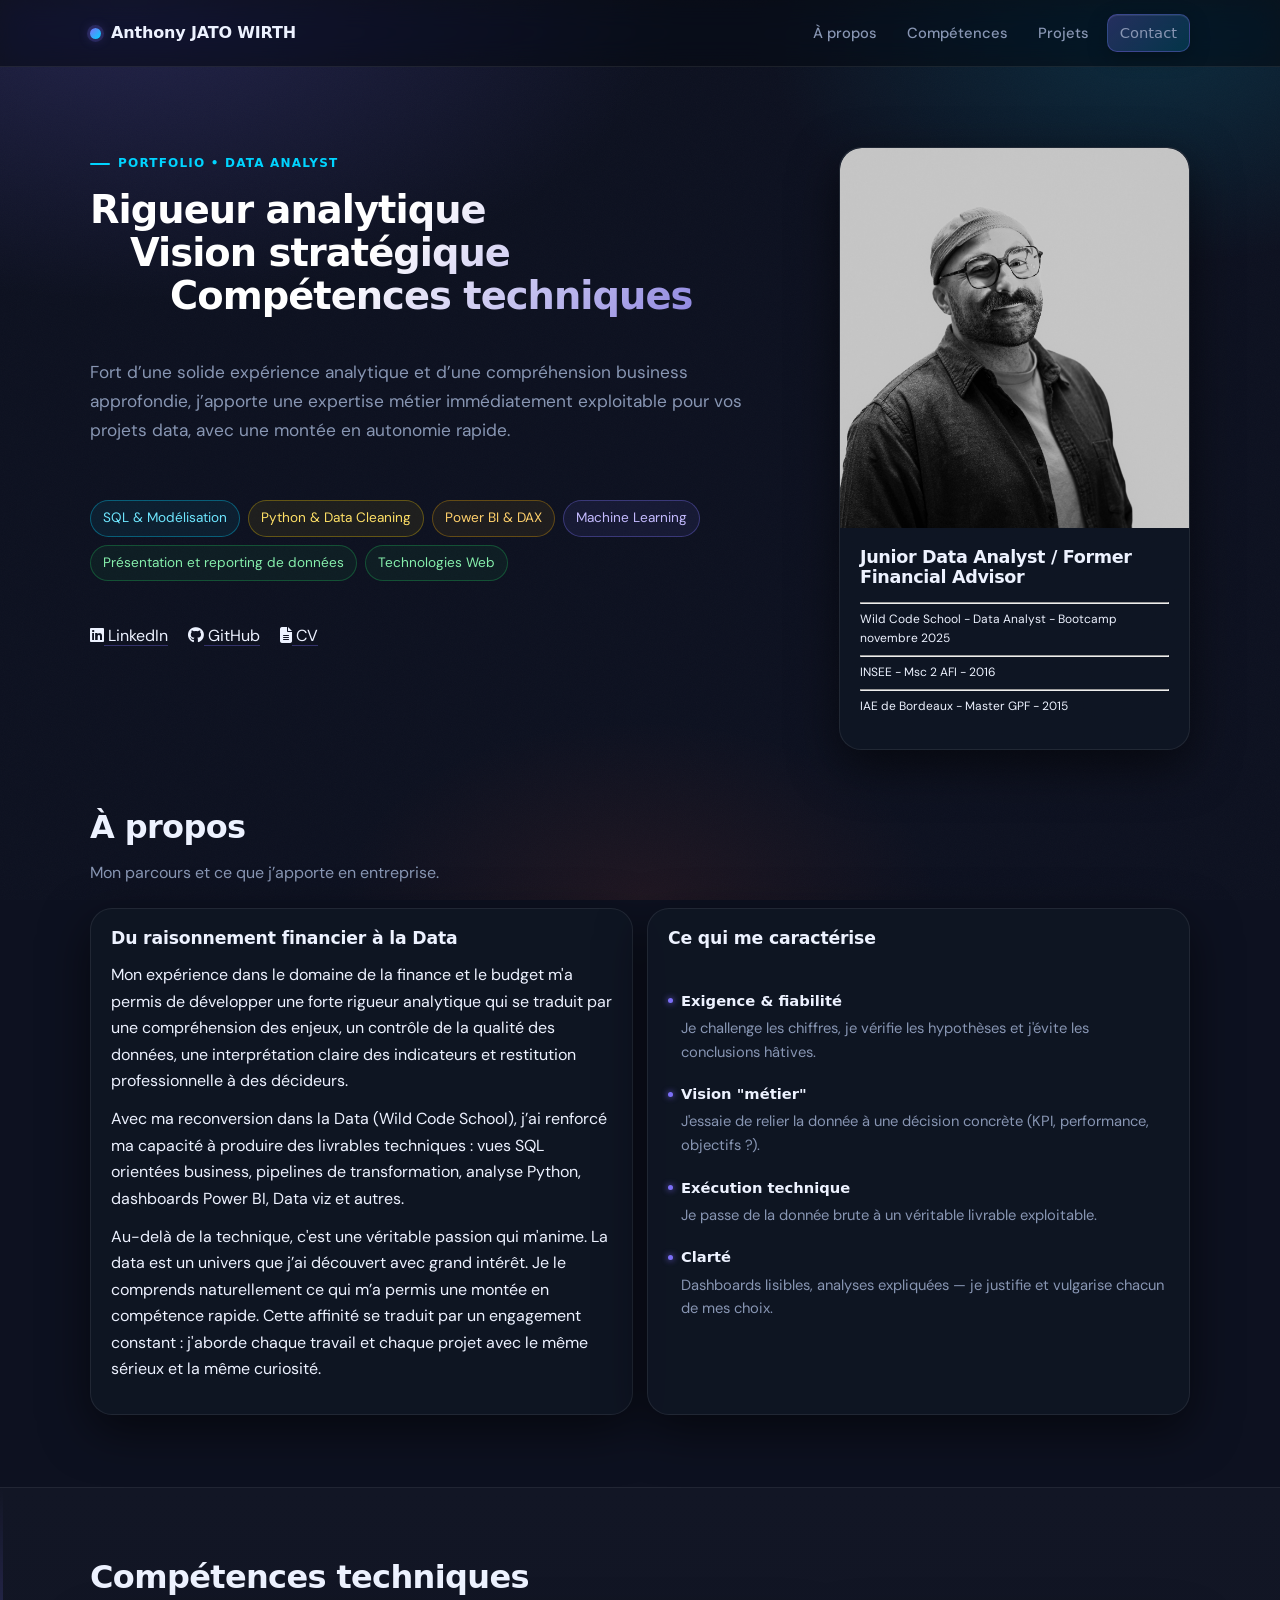
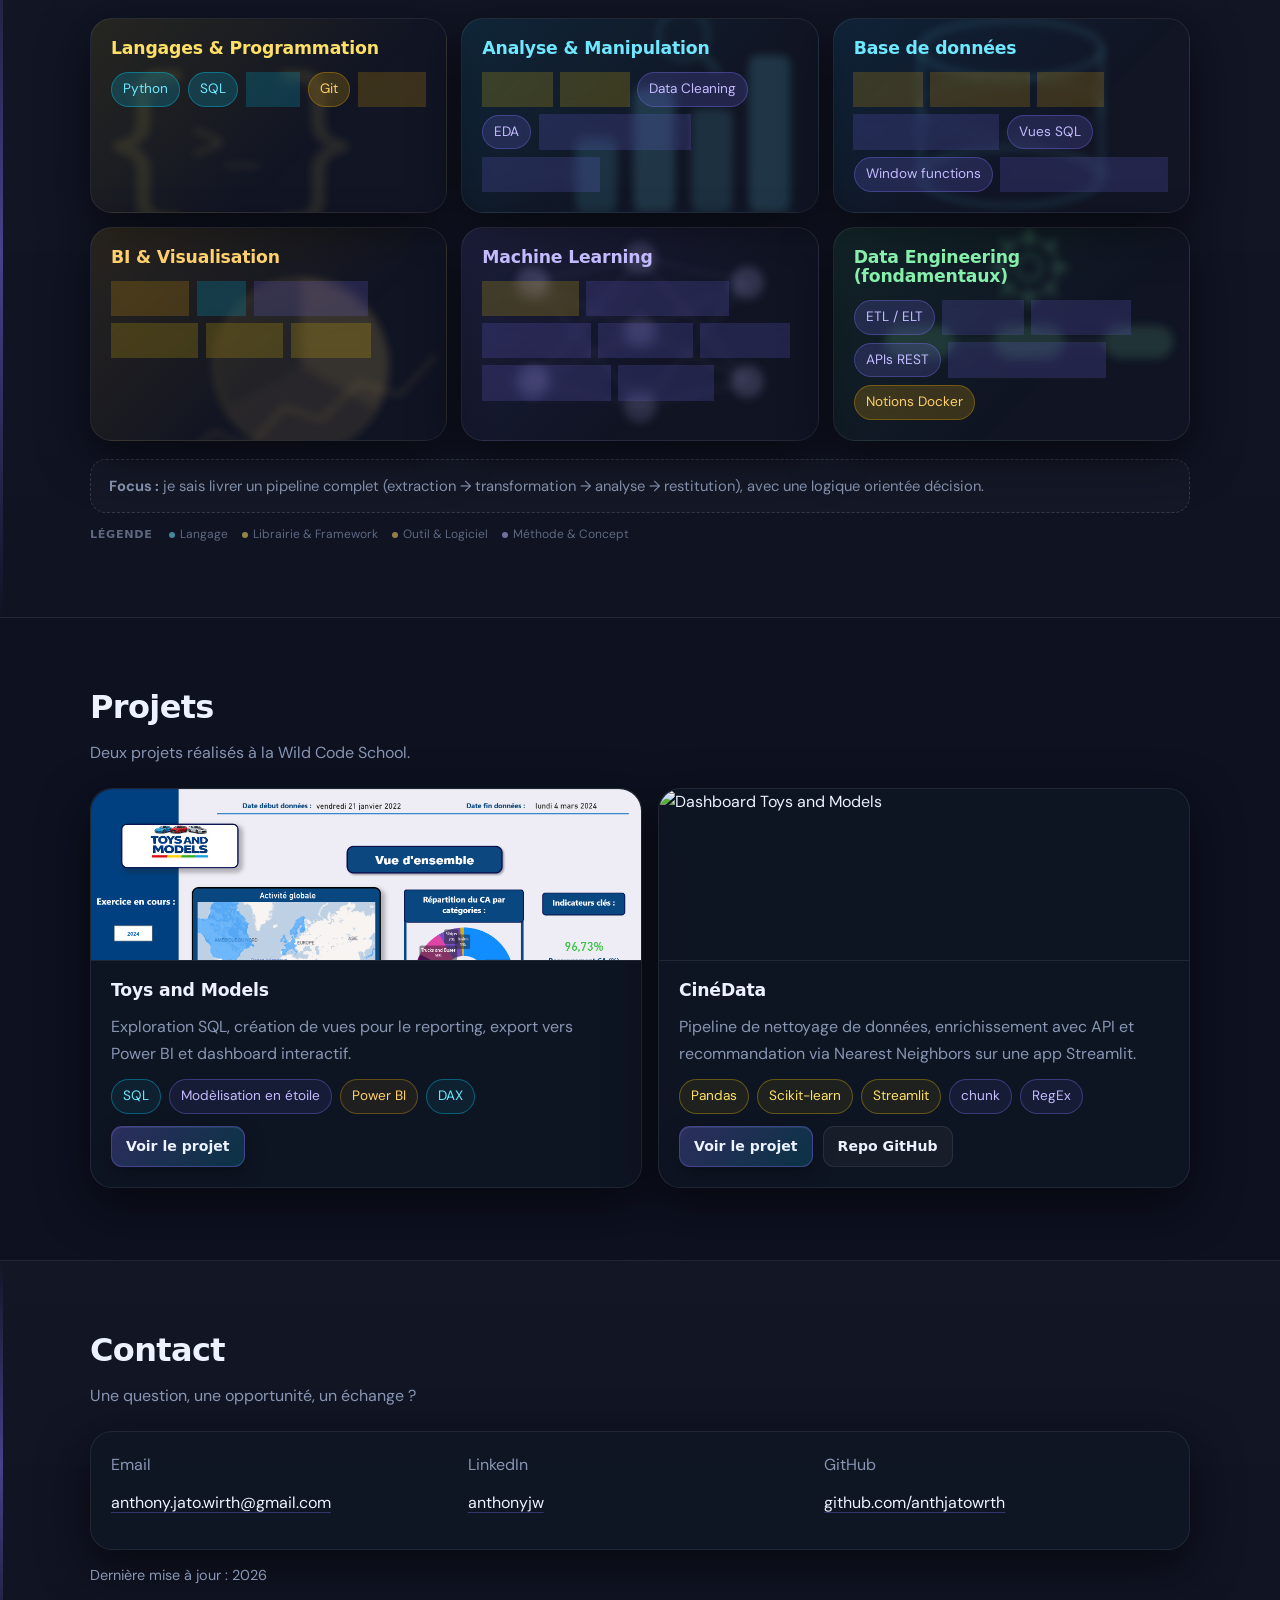
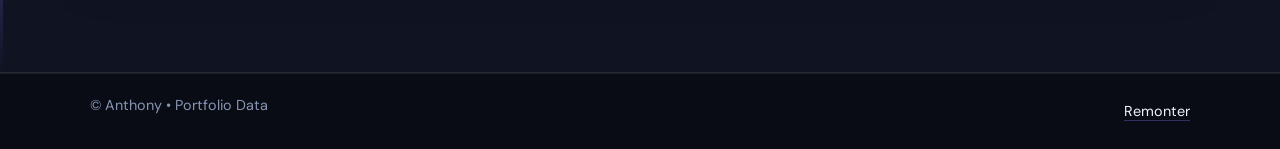
==== commit 6a486399: "update UI and mailto" ====
--- a/index.html
+++ b/index.html
@@ -168,11 +168,11 @@
             <div class="card-body">
               <h3>Langages & Programmation</h3>
               <div class="tags">
-                <span class="tag tag-python">Python</span>
+                <span class="tag tag-sql">Python</span>
                 <span class="tag tag-sql">SQL</span>
-                <span class="tag">Bash</span>
-                <span class="tag tag-git">Git</span>
-                <span class="tag tag-git">GitHub</span>
+                <span class="tag tag-sql">Bash</span>
+                <span class="tag tag-bi">Git</span>
+                <span class="tag tag-bi">GitHub</span>
               </div>
             </div>
           </div>
@@ -195,10 +195,10 @@
               <div class="tags">
                 <span class="tag tag-python">Pandas</span>
                 <span class="tag tag-python">NumPy</span>
-                <span class="tag">Data Cleaning</span>
-                <span class="tag">EDA</span>
-                <span class="tag">Feature Engineering</span>
-                <span class="tag">Data Validation</span>
+                <span class="tag tag-ml">Data Cleaning</span>
+                <span class="tag tag-ml">EDA</span>
+                <span class="tag tag-ml">Feature Engineering</span>
+                <span class="tag tag-ml">Data Validation</span>
               </div>
             </div>
           </div>
@@ -217,14 +217,13 @@
             <div class="card-body">
               <h3>Base de données</h3>
               <div class="tags">
-                <span class="tag tag-sql">MySQL</span>
-                <span class="tag tag-sql">PostgreSQL</span>
-                <span class="tag tag-sql">SQLite</span>
-                <span class="tag">Schéma relationnel</span>
-                <span class="tag tag-sql">Vues SQL</span>
-                <span class="tag">Window functions</span>
-                <span class="tag">Index</span>
-                <span class="tag">Optimisation requêtes</span>
+                <span class="tag tag-bi">MySQL</span>
+                <span class="tag tag-bi">PostgreSQL</span>
+                <span class="tag tag-bi">SQLite</span>
+                <span class="tag tag-ml">Schéma relationnel</span>
+                <span class="tag tag-ml">Vues SQL</span>
+                <span class="tag tag-ml">Window functions</span>
+                <span class="tag tag-ml">Optimisation requêtes</span>
               </div>
             </div>
           </div>
@@ -244,11 +243,11 @@
               <h3>BI & Visualisation</h3>
               <div class="tags">
                 <span class="tag tag-bi">Power BI</span>
-                <span class="tag tag-dax">DAX</span>
-                <span class="tag tag-bi">Data Modeling</span>
-                <span class="tag">Matplotlib</span>
-                <span class="tag">Seaborn</span>
-                <span class="tag tag-stream">Streamlit</span>
+                <span class="tag tag-sql">DAX</span>
+                <span class="tag tag-ml">Data Modeling</span>
+                <span class="tag tag-python">Matplotlib</span>
+                <span class="tag tag-python">Seaborn</span>
+                <span class="tag tag-python">Streamlit</span>
               </div>
             </div>
           </div>
@@ -281,14 +280,13 @@
             <div class="card-body">
               <h3>Machine Learning</h3>
               <div class="tags">
-                <span class="tag tag-ml">Scikit-learn</span>
+                <span class="tag tag-python">Scikit-learn</span>
                 <span class="tag tag-ml">Nearest Neighbors</span>
-                <span class="tag">Classification</span>
-                <span class="tag">Régression</span>
-                <span class="tag">Clustering</span>
-                <span class="tag">Cross-validation</span>
-                <span class="tag">Évaluation</span>
-                <span class="tag">GridSearch</span>
+                <span class="tag tag-ml">Classification</span>
+                <span class="tag tag-ml">Régression</span>
+                <span class="tag tag-ml">Clustering</span>
+                <span class="tag tag-ml">Cross-validation</span>
+                <span class="tag tag-ml">GridSearch</span>
               </div>
             </div>
           </div>
@@ -317,12 +315,12 @@
             <div class="card-body">
               <h3>Data Engineering (fondamentaux)</h3>
               <div class="tags">
-                <span class="tag">ETL / ELT</span>
-                <span class="tag">Pipelines</span>
-                <span class="tag">CSV / JSON</span>
+                <span class="tag tag-ml">ETL / ELT</span>
+                <span class="tag tag-ml">Pipelines</span>
+                <span class="tag tag-ml">CSV / JSON</span>
                 <span class="tag tag-ml">APIs REST</span>
-                <span class="tag">Qualité des données</span>
-                <span class="tag">Notions Docker</span>
+                <span class="tag tag-ml">Qualité des données</span>
+                <span class="tag tag-bi">Notions Docker</span>
               </div>
             </div>
           </div>
@@ -332,6 +330,14 @@
         <div class="note">
           <strong>Focus :</strong> je sais livrer un pipeline complet (extraction → transformation → analyse → restitution),
           avec une logique orientée décision.
+        </div>
+
+        <div class="tag-legend">
+          <span class="tag-legend-title">Légende</span>
+          <span class="tag-legend-item"><span class="tag-legend-dot" style="background:#6ee7ff;"></span>Langage</span>
+          <span class="tag-legend-item"><span class="tag-legend-dot" style="background:#ffe066;"></span>Librairie & Framework</span>
+          <span class="tag-legend-item"><span class="tag-legend-dot" style="background:#ffd06b;"></span>Outil & Logiciel</span>
+          <span class="tag-legend-item"><span class="tag-legend-dot" style="background:#c4bbff;"></span>Méthode & Concept</span>
         </div>
       </div>
     </section>
@@ -356,9 +362,9 @@
               </p>
               <div class="tags">
                 <span class="tag tag-sql">SQL</span>
-                <span class="tag tag-model">Modèlisation en étoile</span>
+                <span class="tag tag-ml">Modèlisation en étoile</span>
                 <span class="tag tag-bi">Power BI</span>
-                <span class="tag tag-dax">DAX</span>
+                <span class="tag tag-sql">DAX</span>
               </div>
               <div class="row">
                 <a class="btn btn-sm" href="toys-and-models.html">Voir le projet</a>
@@ -377,14 +383,14 @@
               </p>
               <div class="tags">
                 <span class="tag tag-python">Pandas</span>
-                <span class="tag tag-ml">Scikit-learn</span>
-                <span class="tag tag-stream">Streamlit</span>
-                <span class="tag">chunk</span>
-                <span class="tag">RegEx</span>
+                <span class="tag tag-python">Scikit-learn</span>
+                <span class="tag tag-python">Streamlit</span>
+                <span class="tag tag-ml">chunk</span>
+                <span class="tag tag-ml">RegEx</span>
               </div>
               <div class="row">
                 <a class="btn btn-sm" href="cinedata.html">Voir le projet</a>
-                <a class="btn btn-sm btn-ghost" href="#" target="_blank" rel="noopener">Repo GitHub</a>
+                <a class="btn btn-sm btn-ghost" href="https://github.com/anthjatowrth/cine_data.git" target="_blank" rel="noopener">Repo GitHub</a>
               </div>
             </div>
           </article>
@@ -404,7 +410,7 @@
           <div class="card-body contact">
             <div>
               <p class="muted">Email</p>
-              <p><a class="link" href="anthony.jato.wirth@gmail.com"><span class="__cf_email__" data-cfemail="9dfcf3e9f5f2f3e4b3f7fce9f2b3eaf4efe9f5ddfaf0fcf4f1b3fef2f0">anthony.jato.wirth@gmail.com</span></a></p>
+              <p><a class="link" href="mailto:anthony.jato.wirth@gmail.com?subject=Opportunité%20-%20Portfolio">anthony.jato.wirth@gmail.com</a></p>
             </div>
             <div>
               <p class="muted">LinkedIn</p>
--- a/styles.css
+++ b/styles.css
@@ -450,7 +450,7 @@
 .tag-dax    { border-color: rgba(240,82,46,.30);  color: #ff8a6e; background: rgba(240,82,46,.07); }
 .tag-model  { border-color: rgba(124,111,247,.35); color: #c4bbff; background: rgba(124,111,247,.09); }
 .tag-python { border-color: rgba(255,212,0,.30);  color: #ffe066; background: rgba(255,212,0,.07); }
-.tag-ml     { border-color: rgba(0,212,255,.35);  color: #6ee7ff; background: rgba(0,212,255,.07); }
+.tag-ml     { border-color: rgba(124,111,247,.35); color: #c4bbff; background: rgba(124,111,247,.09); }
 .tag-stream { border-color: rgba(255,75,105,.30); color: #ff9db0; background: rgba(255,75,105,.07); }
 .tag-git    { border-color: rgba(34,197,94,.30);  color: #86efac; background: rgba(34,197,94,.07); }
 .tag-imdb   { border-color: rgba(251,191,36,.30); color: #fcd34d; background: rgba(251,191,36,.07); }
@@ -463,6 +463,38 @@
 }
 @media (max-width: 980px){
   .skills-grid{ grid-template-columns: 1fr; }
+}
+
+/* ========== Tag legend ========== */
+.tag-legend {
+  display: flex;
+  flex-wrap: wrap;
+  align-items: center;
+  gap: 5px 14px;
+  margin-top: 12px;
+  font-size: .75rem;
+  color: var(--muted);
+  opacity: .65;
+}
+.tag-legend-title {
+  font-weight: 600;
+  font-family: var(--font-display);
+  letter-spacing: .06em;
+  text-transform: uppercase;
+  font-size: .7rem;
+  margin-right: 2px;
+}
+.tag-legend-item {
+  display: flex;
+  align-items: center;
+  gap: 5px;
+}
+.tag-legend-dot {
+  width: 6px;
+  height: 6px;
+  border-radius: 999px;
+  flex-shrink: 0;
+  opacity: .85;
 }
 
 /* ========== Note / Callout ========== */
@@ -724,7 +756,7 @@
 .skill-card .tag-dax    { background: rgba(240,82,46,.18); }
 .skill-card .tag-model  { background: rgba(124,111,247,.18); }
 .skill-card .tag-python { background: rgba(255,212,0,.18); }
-.skill-card .tag-ml     { background: rgba(0,212,255,.18); }
+.skill-card .tag-ml     { background: rgba(124,111,247,.18); }
 .skill-card .tag-stream { background: rgba(255,75,105,.18); }
 .skill-card .tag-git    { background: rgba(34,197,94,.18); }
 
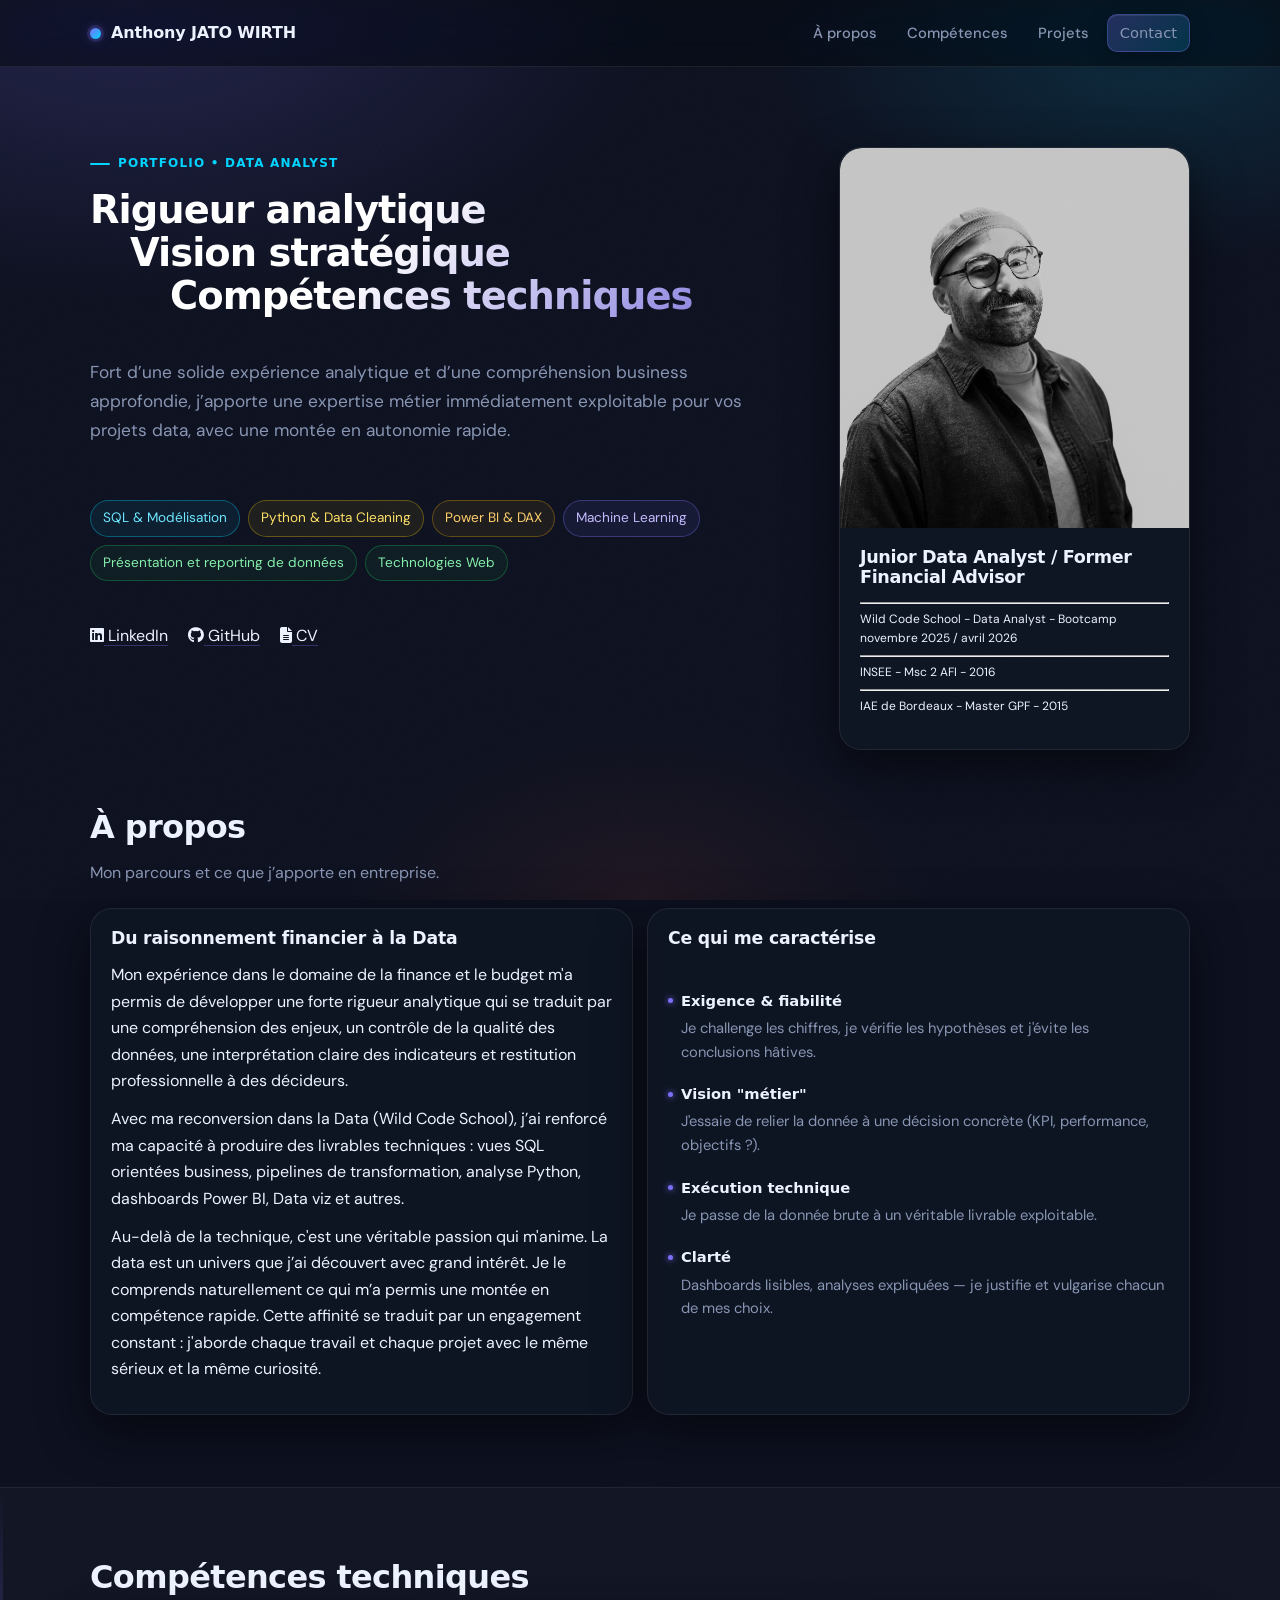
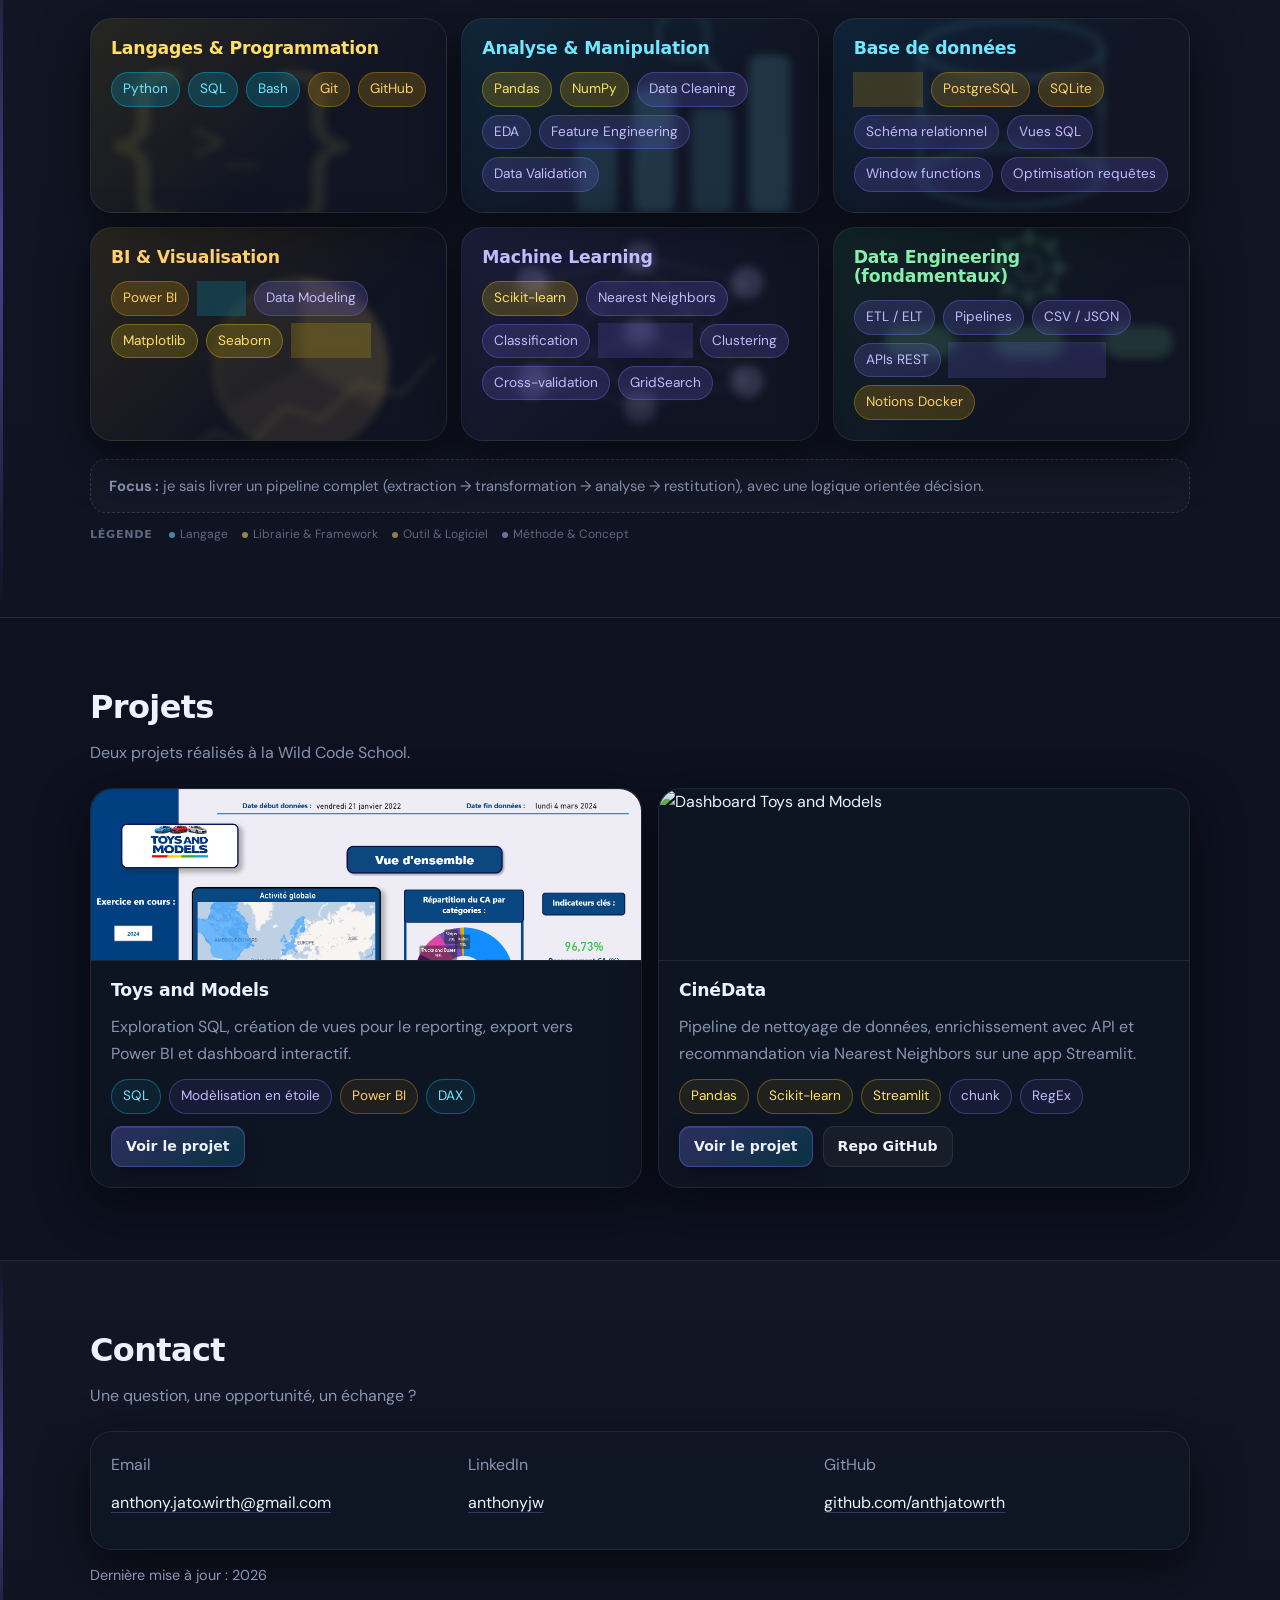
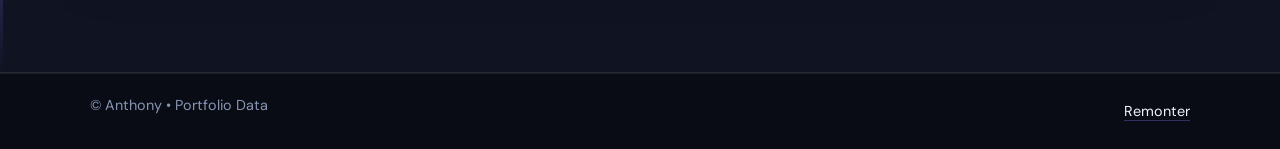
==== commit 6dafd302: "update WCS date" ====
--- a/index.html
+++ b/index.html
@@ -79,7 +79,7 @@
             <h2 class="card-title">Junior Data Analyst / Former Financial Advisor </h2>
             <p class="muted">
               <hr>
-              Wild Code School - Data Analyst - Bootcamp novembre 2025<br>
+              Wild Code School - Data Analyst - Bootcamp novembre 2025 / avril 2026<br>
               <hr>
               INSEE - Msc 2 AFI - 2016<br>
               <hr>
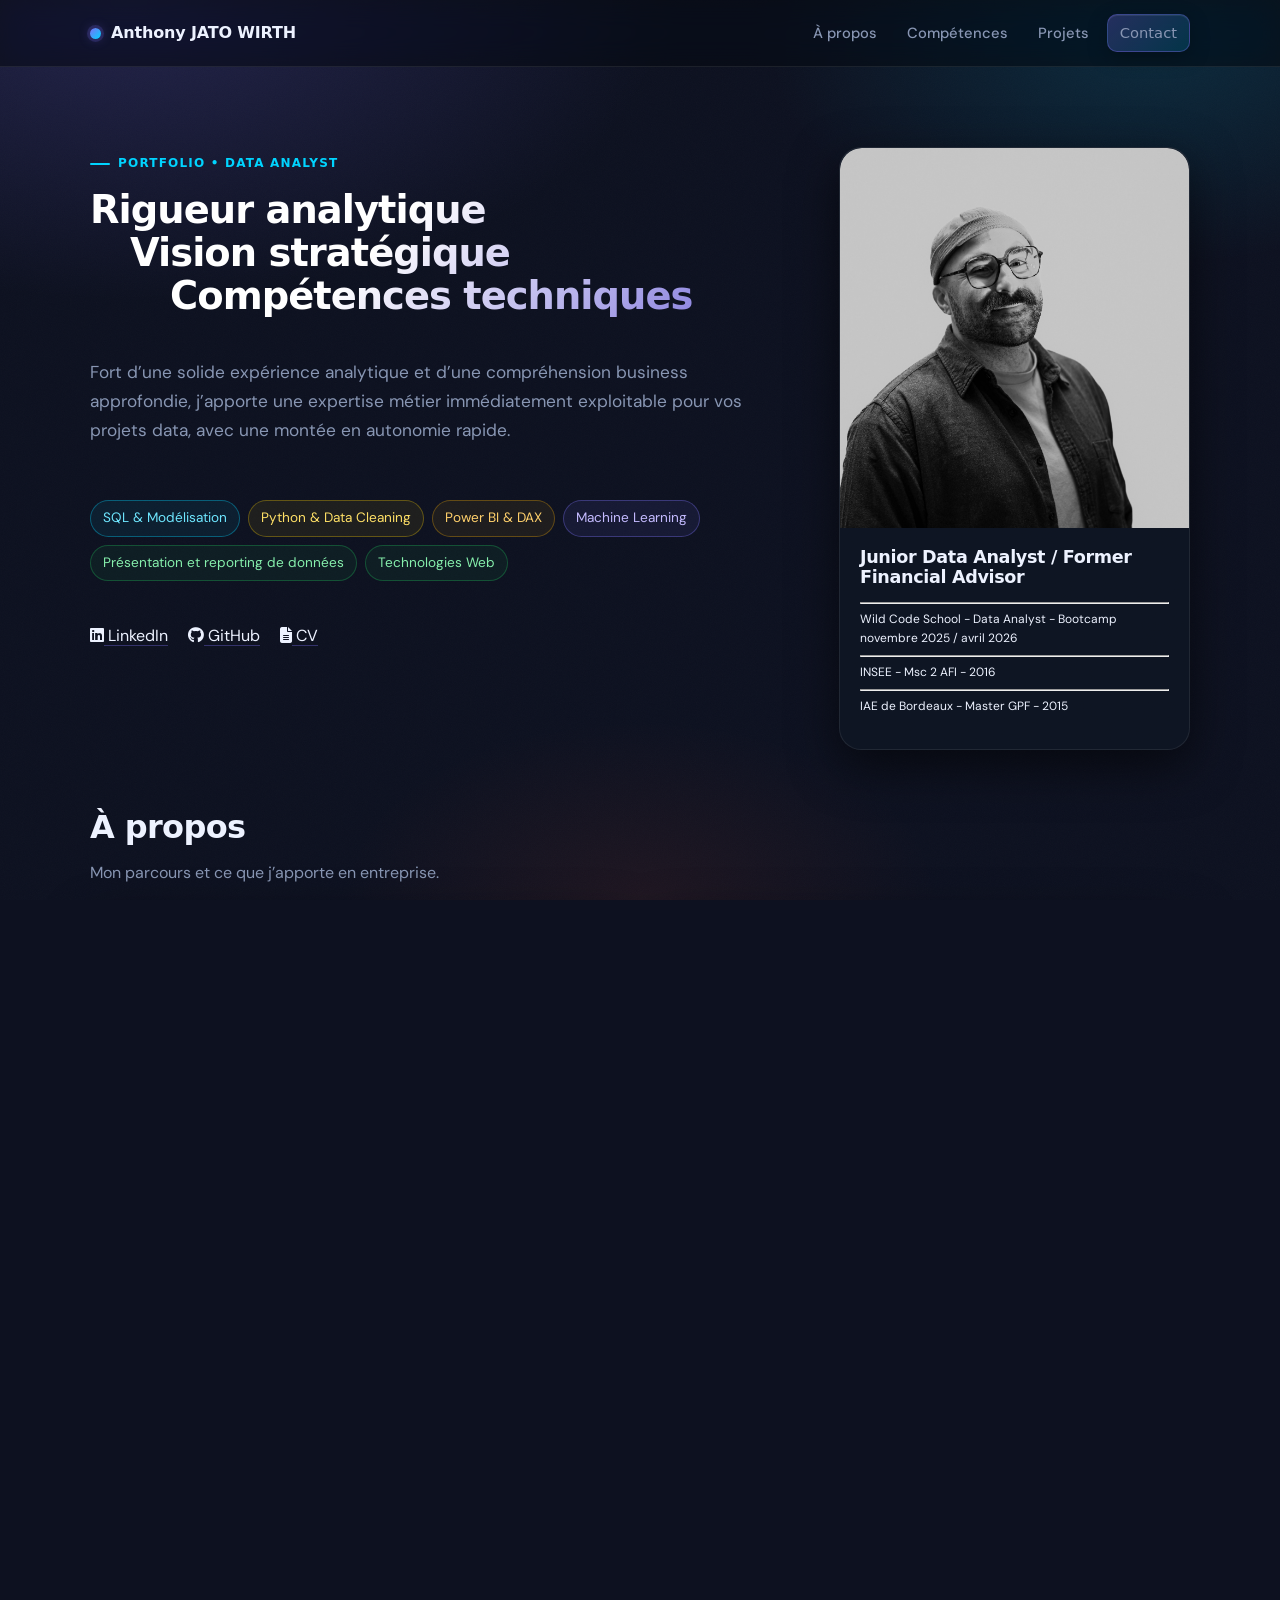
==== commit a7a733d2: "reponsive app mobile" ====
--- a/index.html
+++ b/index.html
@@ -353,7 +353,7 @@
         <div class="project-grid">
           <article class="card project">
             <div class="project-media">
-              <img src="assets/accueil.png" width = 550 alt="Dashboard Toys and Models">
+              <img src="assets/accueil.png" alt="Dashboard Toys and Models">
             </div>
             <div class="card-body">
               <h3>Toys and Models</h3>
@@ -374,7 +374,7 @@
 
           <article class="card project">
             <div class="project-media">
-              <img src="assets/accueilcinedata.png" width = 550 alt="Dashboard Toys and Models">
+              <img src="assets/accueilcinedata.png" alt="Dashboard CinéData">
             </div>
             <div class="card-body">
               <h3>CinéData</h3>
--- a/styles.css
+++ b/styles.css
@@ -28,9 +28,10 @@
 
 *{ box-sizing:border-box; }
 html, body{ height:100%; }
-
+html{ overflow-x: hidden; }
 body{
   margin:0;
+  overflow-x: hidden;
   font-family: var(--font-body);
   background:
     radial-gradient(ellipse 900px 500px at 10% 0%,  rgba(124,111,247,.20), transparent 60%),
@@ -99,6 +100,11 @@
   z-index: 1;
 }
 
+@media (max-width: 480px){
+  .container{ width: min(100% - 24px, var(--max)); }
+  .section{ padding: 48px 0; }
+}
+
 .section{ padding: 72px 0; }
 .section.alt{
   background:
@@ -180,8 +186,18 @@
 }
 
 @media (max-width: 720px){
-  .nav{ gap: 4px; flex-wrap:wrap; justify-content:flex-end; }
-  .nav a{ font-size:.88rem; }
+  .nav{ gap: 4px; flex-wrap: wrap; justify-content: flex-end; }
+  .nav a{ font-size: .88rem; padding: 6px 10px; }
+}
+
+@media (max-width: 540px){
+  .header-inner{ flex-wrap: wrap; justify-content: center; gap: 10px; padding: 12px 0; }
+  .brand{ font-size: .9rem; }
+  .nav{ width: 100%; justify-content: center; }
+}
+
+@media (max-width: 380px){
+  .nav a{ font-size: .8rem; padding: 5px 8px; }
 }
 
 /* ========== Hero ========== */
@@ -191,6 +207,18 @@
   grid-template-columns: 1.35fr .65fr;
   gap: 20px;
   align-items: start;
+}
+
+@media (max-width: 900px){
+  .hero{ padding: 48px 0 20px; }
+}
+
+@media (max-width: 540px){
+  .hero{ padding: 32px 0 16px; }
+  .hero .lead{ font-size: 1rem; }
+  .chips{ gap: 6px; }
+  .chip{ font-size: .8rem; padding: 5px 10px; }
+  .links-row{ gap: 12px; }
 }
 
 /* hero-grid aside — handled inline on the card */
@@ -390,8 +418,14 @@
 }
 @media (max-width: 900px){
   .hero-grid{ grid-template-columns: 1fr; }
+  .hero-grid .hero-card{ max-width: 320px; margin-inline: auto; }
+  .hero-card img{ height: 280px !important; }
   .grid-2{ grid-template-columns: 1fr; }
   .grid-3{ grid-template-columns: 1fr; }
+}
+
+@media (max-width: 480px){
+  .hero-card img{ height: 240px !important; }
 }
 
 /* ========== Tags & Lists ========== */
@@ -497,6 +531,10 @@
   opacity: .85;
 }
 
+@media (max-width: 540px){
+  .tag-legend{ gap: 6px 10px; font-size: .7rem; }
+}
+
 /* ========== Note / Callout ========== */
 .note{
   margin-top: 18px;
@@ -558,6 +596,12 @@
   overflow: hidden;
   position: relative;
 }
+.project-media img{
+  width: 100%;
+  height: 100%;
+  object-fit: cover;
+  display: block;
+}
 /* Hover shimmer sur project-media */
 .project-media::after{
   content:'';
@@ -671,9 +715,19 @@
 .hero-title span {
   display: block;
 }
-.hero-title span:nth-child(1) { margin-left: 0px; }
+.hero-title span:nth-child(1) { margin-left: 0; }
 .hero-title span:nth-child(2) { margin-left: 40px; }
 .hero-title span:nth-child(3) { margin-left: 80px; }
+
+@media (max-width: 640px){
+  .hero-title span:nth-child(2) { margin-left: 20px; }
+  .hero-title span:nth-child(3) { margin-left: 40px; }
+}
+
+@media (max-width: 420px){
+  .hero-title span:nth-child(2),
+  .hero-title span:nth-child(3) { margin-left: 0; }
+}
 .hero .kicker{
   animation: fade-up .5s cubic-bezier(.22,1,.36,1) both;
 }
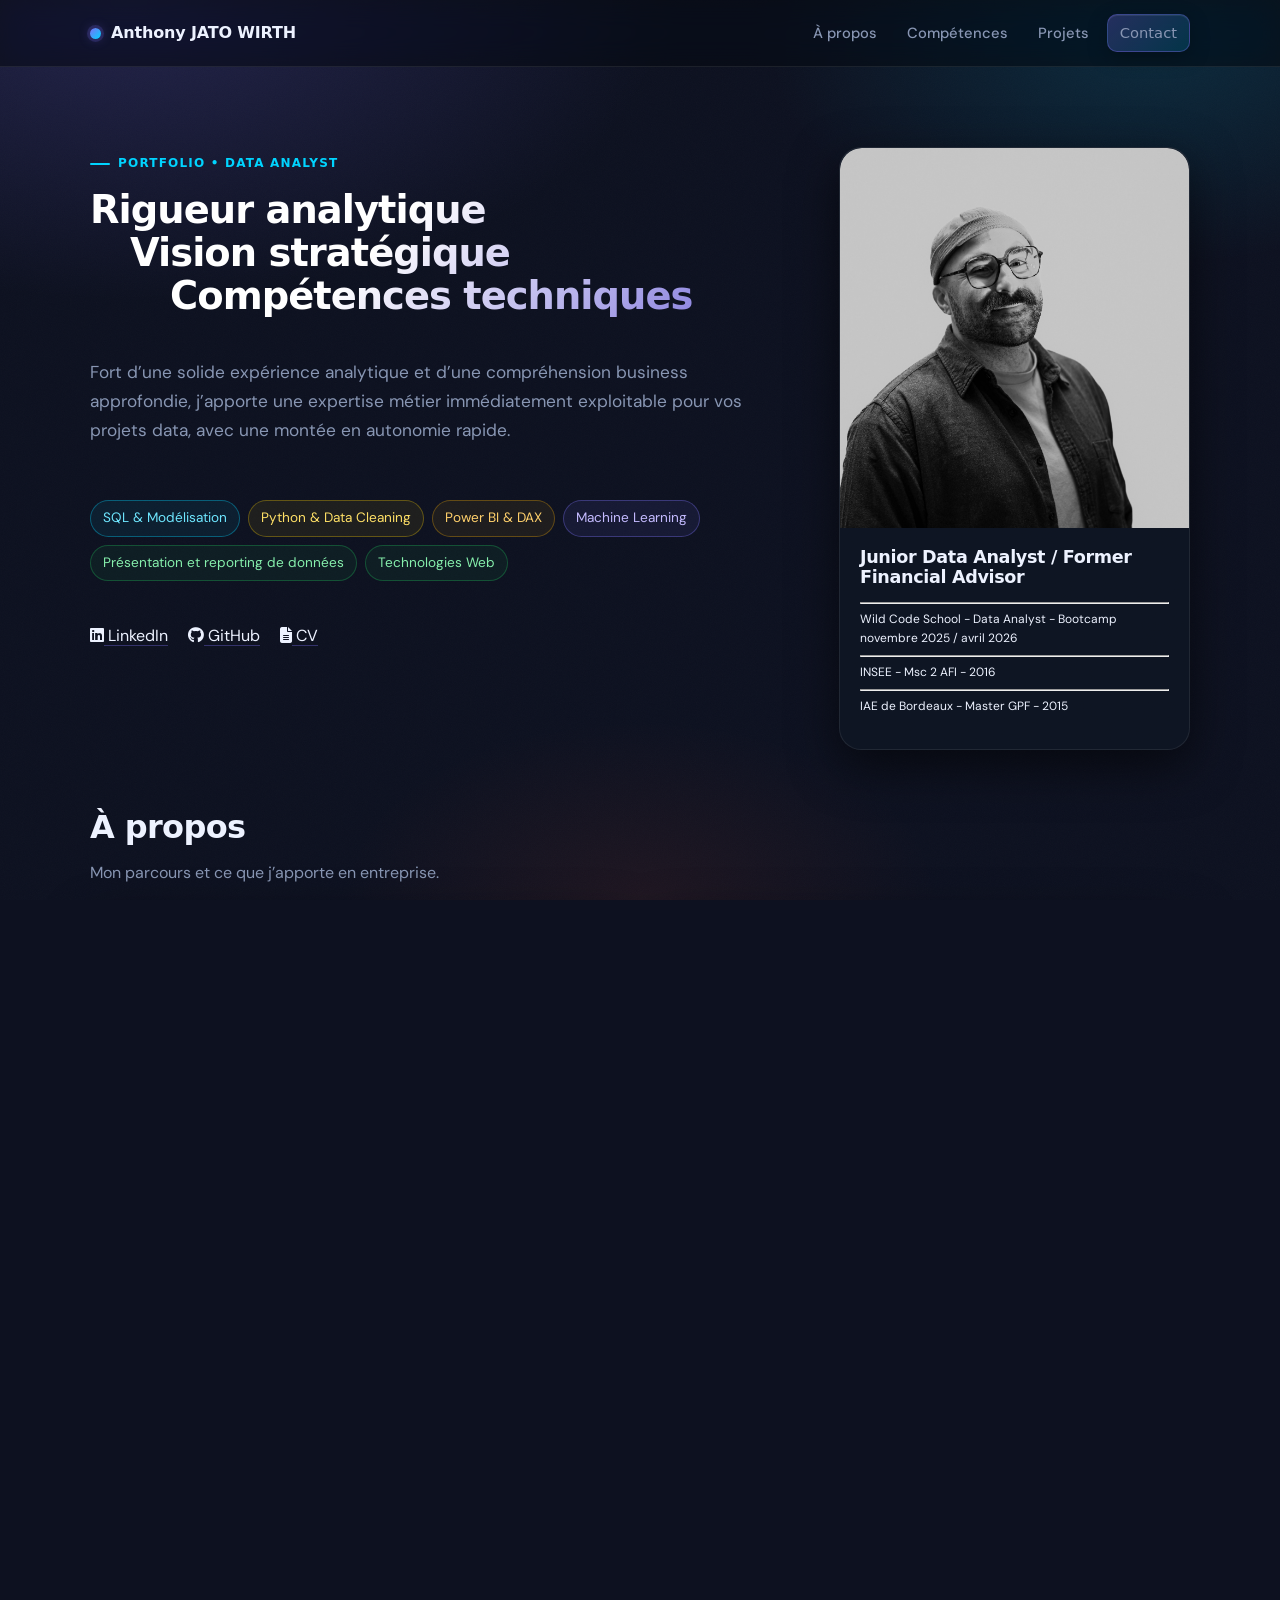
==== commit a36dee27: "add willitflop" ====
--- a/index.html
+++ b/index.html
@@ -281,12 +281,14 @@
               <h3>Machine Learning</h3>
               <div class="tags">
                 <span class="tag tag-python">Scikit-learn</span>
+                <span class="tag tag-python">XGBoost</span>
                 <span class="tag tag-ml">Nearest Neighbors</span>
                 <span class="tag tag-ml">Classification</span>
                 <span class="tag tag-ml">Régression</span>
                 <span class="tag tag-ml">Clustering</span>
                 <span class="tag tag-ml">Cross-validation</span>
                 <span class="tag tag-ml">GridSearch</span>
+                <span class="tag tag-ml">VADER Sentiment</span>
               </div>
             </div>
           </div>
@@ -321,6 +323,37 @@
                 <span class="tag tag-ml">APIs REST</span>
                 <span class="tag tag-ml">Qualité des données</span>
                 <span class="tag tag-bi">Notions Docker</span>
+                <span class="tag tag-python">Prefect</span>
+                <span class="tag tag-python">dbt</span>
+                <span class="tag tag-bi">Supabase</span>
+                <span class="tag tag-bi">GitHub Actions</span>
+              </div>
+            </div>
+          </div>
+
+          <!-- Développement Web -->
+          <div class="card skill-card skill-web">
+            <div class="skill-bg" aria-hidden="true">
+              <svg viewBox="0 0 160 120" fill="none" xmlns="http://www.w3.org/2000/svg">
+                <rect x="18" y="22" width="124" height="80" rx="10" stroke="currentColor" stroke-width="2" opacity=".13" fill="none"/>
+                <rect x="18" y="22" width="124" height="18" rx="10" fill="currentColor" opacity=".10"/>
+                <rect x="18" y="32" width="124" height="8" fill="currentColor" opacity=".08"/>
+                <circle cx="31" cy="31" r="4" fill="currentColor" opacity=".18"/>
+                <circle cx="44" cy="31" r="4" fill="currentColor" opacity=".15"/>
+                <circle cx="57" cy="31" r="4" fill="currentColor" opacity=".12"/>
+                <text x="34" y="78" font-family="monospace" font-size="22" fill="currentColor" opacity=".13">&lt;/&gt;</text>
+                <text x="80" y="78" font-family="monospace" font-size="14" fill="currentColor" opacity=".10">{ }</text>
+              </svg>
+            </div>
+            <div class="card-body">
+              <h3>Développement Web</h3>
+              <div class="tags">
+                <span class="tag tag-python">React</span>
+                <span class="tag tag-python">FastAPI</span>
+                <span class="tag tag-python">Tailwind CSS</span>
+                <span class="tag tag-ml">REST API</span>
+                <span class="tag tag-bi">Vite</span>
+                <span class="tag tag-bi">Vercel</span>
               </div>
             </div>
           </div>
@@ -347,10 +380,36 @@
       <div class="container">
         <div class="section-title">
           <h2>Projets</h2>
-          <p class="muted">Deux projets réalisés à la Wild Code School.</p>
+          <p class="muted">Trois projets réalisés à la Wild Code School.</p>
         </div>
 
         <div class="project-grid">
+          <!-- WillItFlop -->
+          <article class="card project">
+            <div class="project-media">
+              <img src="assets/willitflop_home.png" alt="WillItFlop — application de prédiction Steam">
+            </div>
+            <div class="card-body">
+              <h3>WillItFlop</h3>
+              <p class="muted">
+                Prédiction du succès commercial des jeux indépendants Steam via un pipeline ETL automatisé, un modèle XGBoost et une application React full-stack.
+              </p>
+              <div class="tags">
+                <span class="tag tag-sql">Python</span>
+                <span class="tag tag-ml">XGBoost</span>
+                <span class="tag tag-python">FastAPI</span>
+                <span class="tag tag-python">React</span>
+                <span class="tag tag-bi">dbt</span>
+                <span class="tag tag-bi">PostgreSQL</span>
+                <span class="tag tag-ml">Prefect</span>
+              </div>
+              <div class="row">
+                <a class="btn btn-sm" href="willitflop.html">Voir le projet</a>
+                <a class="btn btn-sm btn-ghost" href="https://github.com/anthjatowrth/WillitFlop" target="_blank" rel="noopener">Repo GitHub</a>
+              </div>
+            </div>
+          </article>
+
           <article class="card project">
             <div class="project-media">
               <img src="assets/accueil.png" alt="Dashboard Toys and Models">
